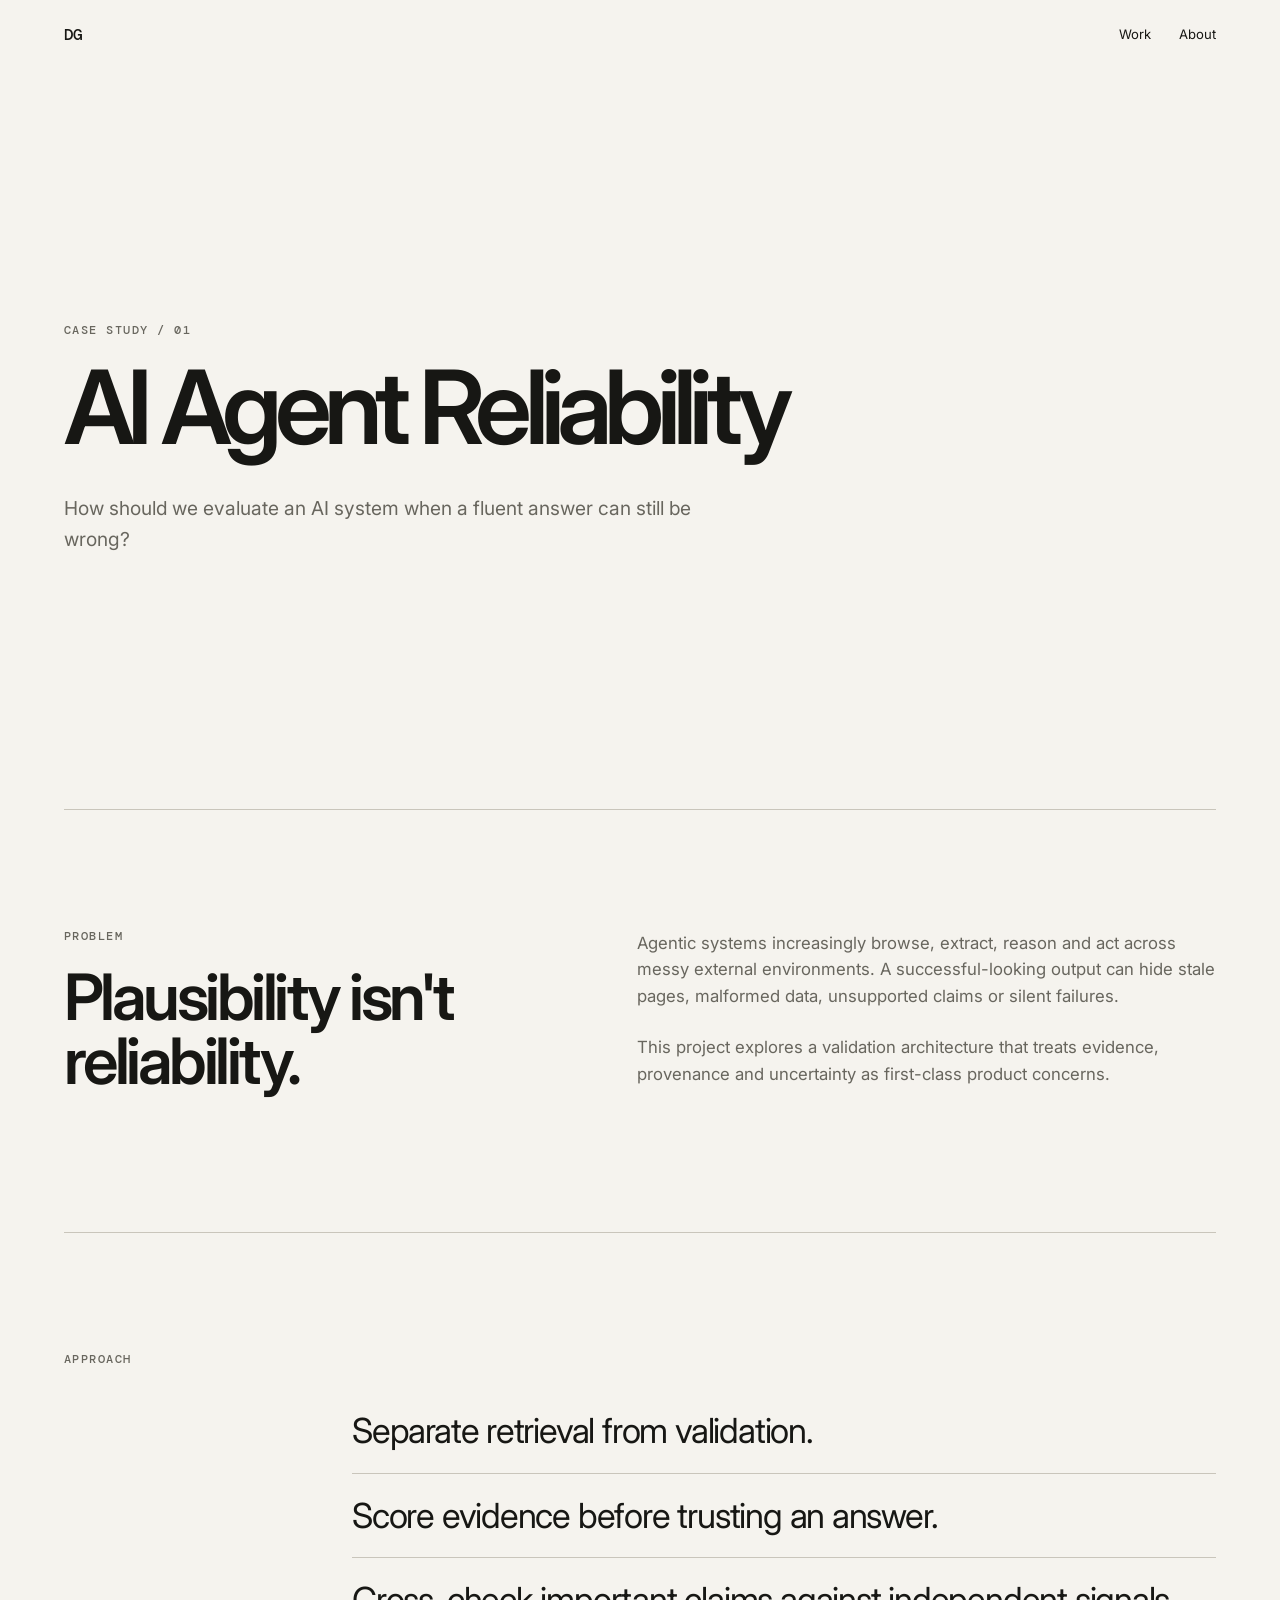
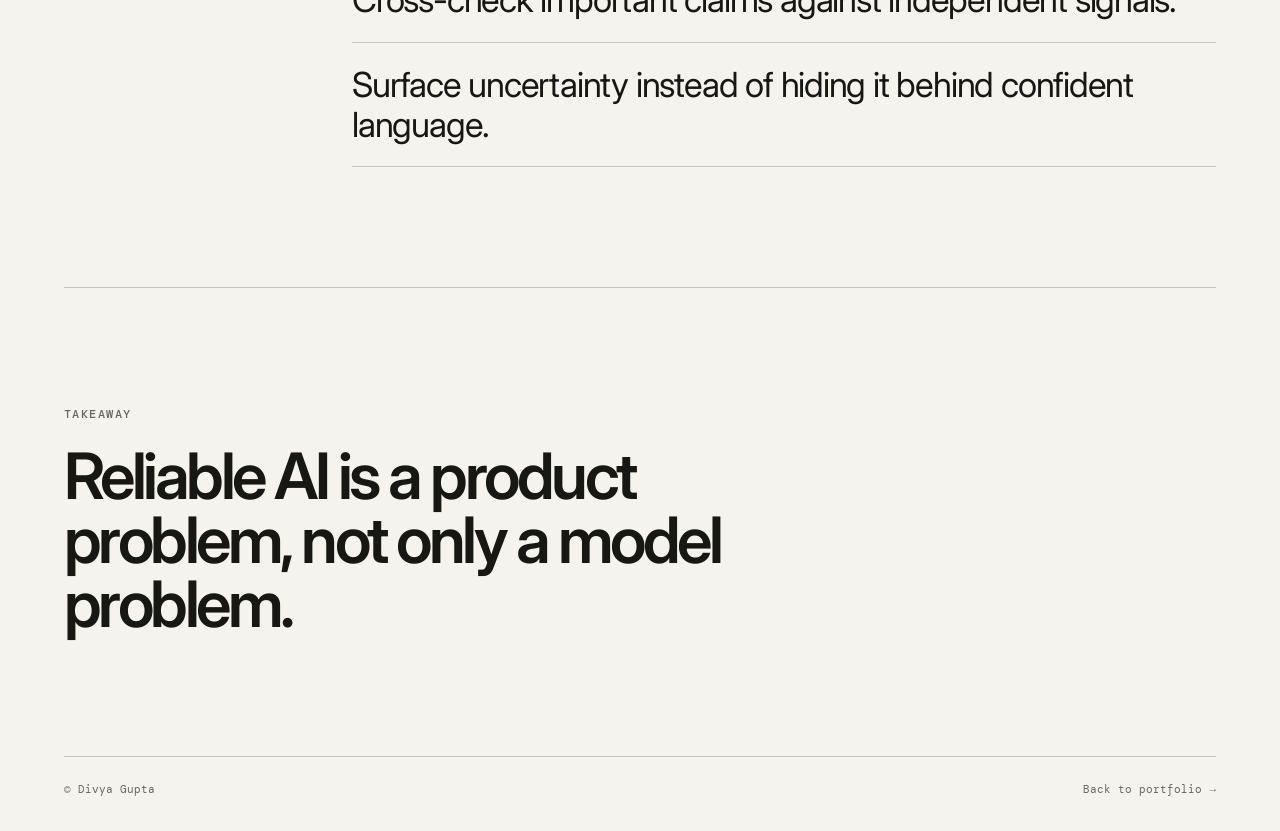
==== projects/agent-reliability.html @ abb74e02 "feat: add AI reliability case study" ====
<!doctype html><html lang="en"><head><meta charset="utf-8"><meta name="viewport" content="width=device-width, initial-scale=1"><title>AI Agent Reliability — Divya Gupta</title><link rel="stylesheet" href="../css/style.css"></head><body><header class="site-header"><a class="wordmark" href="../index.html">DG</a><nav><a href="../index.html#work">Work</a><a href="../index.html#about">About</a></nav></header><main><section class="section hero"><p class="eyebrow">CASE STUDY / 01</p><h1>AI Agent Reliability</h1><p class="hero-copy">How should we evaluate an AI system when a fluent answer can still be wrong?</p></section><section class="section split-section"><div><p class="eyebrow">PROBLEM</p><h2>Plausibility isn't reliability.</h2></div><div class="body-copy"><p>Agentic systems increasingly browse, extract, reason and act across messy external environments. A successful-looking output can hide stale pages, malformed data, unsupported claims or silent failures.</p><p>This project explores a validation architecture that treats evidence, provenance and uncertainty as first-class product concerns.</p></div></section><section class="section research-section"><p class="eyebrow">APPROACH</p><div class="research-list"><p>Separate retrieval from validation.</p><p>Score evidence before trusting an answer.</p><p>Cross-check important claims against independent signals.</p><p>Surface uncertainty instead of hiding it behind confident language.</p></div></section><section class="section contact"><p class="eyebrow">TAKEAWAY</p><h2>Reliable AI is a product problem, not only a model problem.</h2></section></main><footer class="site-footer"><span>© Divya Gupta</span><a href="../index.html">Back to portfolio →</a></footer></body></html>
---- css/style.css ----
@import url('https://fonts.googleapis.com/css2?family=DM+Mono:wght@400;500&family=Inter:wght@400;500;600;700&display=swap');

:root {
  --bg: #f5f3ee;
  --surface: #ebe8e0;
  --text: #171714;
  --muted: #68665e;
  --line: #c9c5bb;
  --accent: #171714;
  --max: 1180px;
}

* { box-sizing: border-box; }
html { scroll-behavior: smooth; }
body { margin: 0; background: var(--bg); color: var(--text); font-family: Inter, system-ui, sans-serif; line-height: 1.6; }
a { color: inherit; text-decoration: none; }

.site-header { position: sticky; top: 0; z-index: 10; display: flex; justify-content: space-between; align-items: center; width: 100%; padding: 22px 5vw; background: color-mix(in srgb, var(--bg) 90%, transparent); backdrop-filter: blur(14px); border-bottom: 1px solid transparent; }
.wordmark { font-family: 'DM Mono', monospace; font-weight: 500; letter-spacing: -.08em; }
nav { display: flex; gap: 28px; font-size: .82rem; }
nav a, .contact-links a { position: relative; }
nav a::after, .contact-links a::after { content: ''; position: absolute; left: 0; right: 0; bottom: -4px; height: 1px; background: currentColor; transform: scaleX(0); transform-origin: right; transition: transform .25s ease; }
nav a:hover::after, .contact-links a:hover::after { transform: scaleX(1); transform-origin: left; }

.section { width: min(var(--max), 90vw); margin: 0 auto; padding: 120px 0; }
.hero { min-height: 82vh; display: flex; flex-direction: column; justify-content: center; align-items: flex-start; }
.eyebrow { margin: 0 0 22px; font: 500 .72rem/1.2 'DM Mono', monospace; letter-spacing: .13em; color: var(--muted); }
h1 { max-width: 980px; margin: 0; font-size: clamp(3.5rem, 8vw, 7.8rem); line-height: .93; letter-spacing: -.075em; font-weight: 600; }
.hero-copy { max-width: 650px; margin: 38px 0 0; font-size: clamp(1rem, 1.5vw, 1.25rem); color: var(--muted); }
.hero-actions { display: flex; gap: 12px; margin-top: 34px; }
.button { display: inline-block; padding: 12px 18px; border: 1px solid var(--text); font-size: .82rem; transition: all .2s ease; }
.button.primary { background: var(--text); color: var(--bg); }
.button:hover { transform: translateY(-2px); }
.button.secondary:hover { background: var(--surface); }

.section-heading { display: grid; grid-template-columns: 1fr 2fr; gap: 30px; margin-bottom: 48px; }
h2 { margin: 0; font-size: clamp(2.3rem, 5vw, 4.8rem); line-height: 1; letter-spacing: -.055em; font-weight: 600; }
.project-grid { display: grid; grid-template-columns: repeat(2, 1fr); border-top: 1px solid var(--line); border-left: 1px solid var(--line); }
.project-card { min-height: 360px; padding: 30px; border-right: 1px solid var(--line); border-bottom: 1px solid var(--line); display: flex; flex-direction: column; transition: background .25s ease, transform .25s ease; }
.project-card:hover { background: var(--surface); transform: translateY(-3px); }
.project-number { font: .72rem 'DM Mono', monospace; color: var(--muted); }
.project-card h3 { margin: auto 0 12px; font-size: 1.7rem; letter-spacing: -.035em; }
.project-card p { max-width: 500px; margin: 0 0 28px; color: var(--muted); }
.card-link { font: .75rem 'DM Mono', monospace; }

.split-section { display: grid; grid-template-columns: 1fr 1.3fr; gap: 10vw; border-top: 1px solid var(--line); }
.body-copy { color: var(--muted); font-size: 1.05rem; }
.body-copy p { margin-top: 0; margin-bottom: 24px; }
.research-section { border-top: 1px solid var(--line); }
.research-list { margin-left: 25%; }
.research-list p { margin: 0; padding: 22px 0; border-bottom: 1px solid var(--line); font-size: clamp(1.4rem, 2.7vw, 2.5rem); line-height: 1.15; letter-spacing: -.035em; }
.contact { border-top: 1px solid var(--line); }
.contact h2 { max-width: 800px; }
.contact > p:not(.eyebrow) { color: var(--muted); }
.contact-links { display: flex; gap: 28px; margin-top: 32px; font-family: 'DM Mono', monospace; font-size: .8rem; }
.site-footer { width: 90vw; max-width: var(--max); margin: 0 auto; padding: 25px 0 35px; border-top: 1px solid var(--line); display: flex; justify-content: space-between; gap: 20px; font: .68rem 'DM Mono', monospace; color: var(--muted); }

@media (max-width: 760px) {
  .site-header { padding: 18px 5vw; }
  nav { gap: 14px; }
  nav a:nth-child(3) { display: none; }
  .section { padding: 80px 0; }
  .hero { min-height: 78vh; }
  h1 { font-size: clamp(3.1rem, 15vw, 5.5rem); }
  .section-heading, .split-section { grid-template-columns: 1fr; gap: 25px; }
  .project-grid { grid-template-columns: 1fr; }
  .project-card { min-height: 300px; }
  .research-list { margin-left: 0; }
  .site-footer { flex-direction: column; }
}
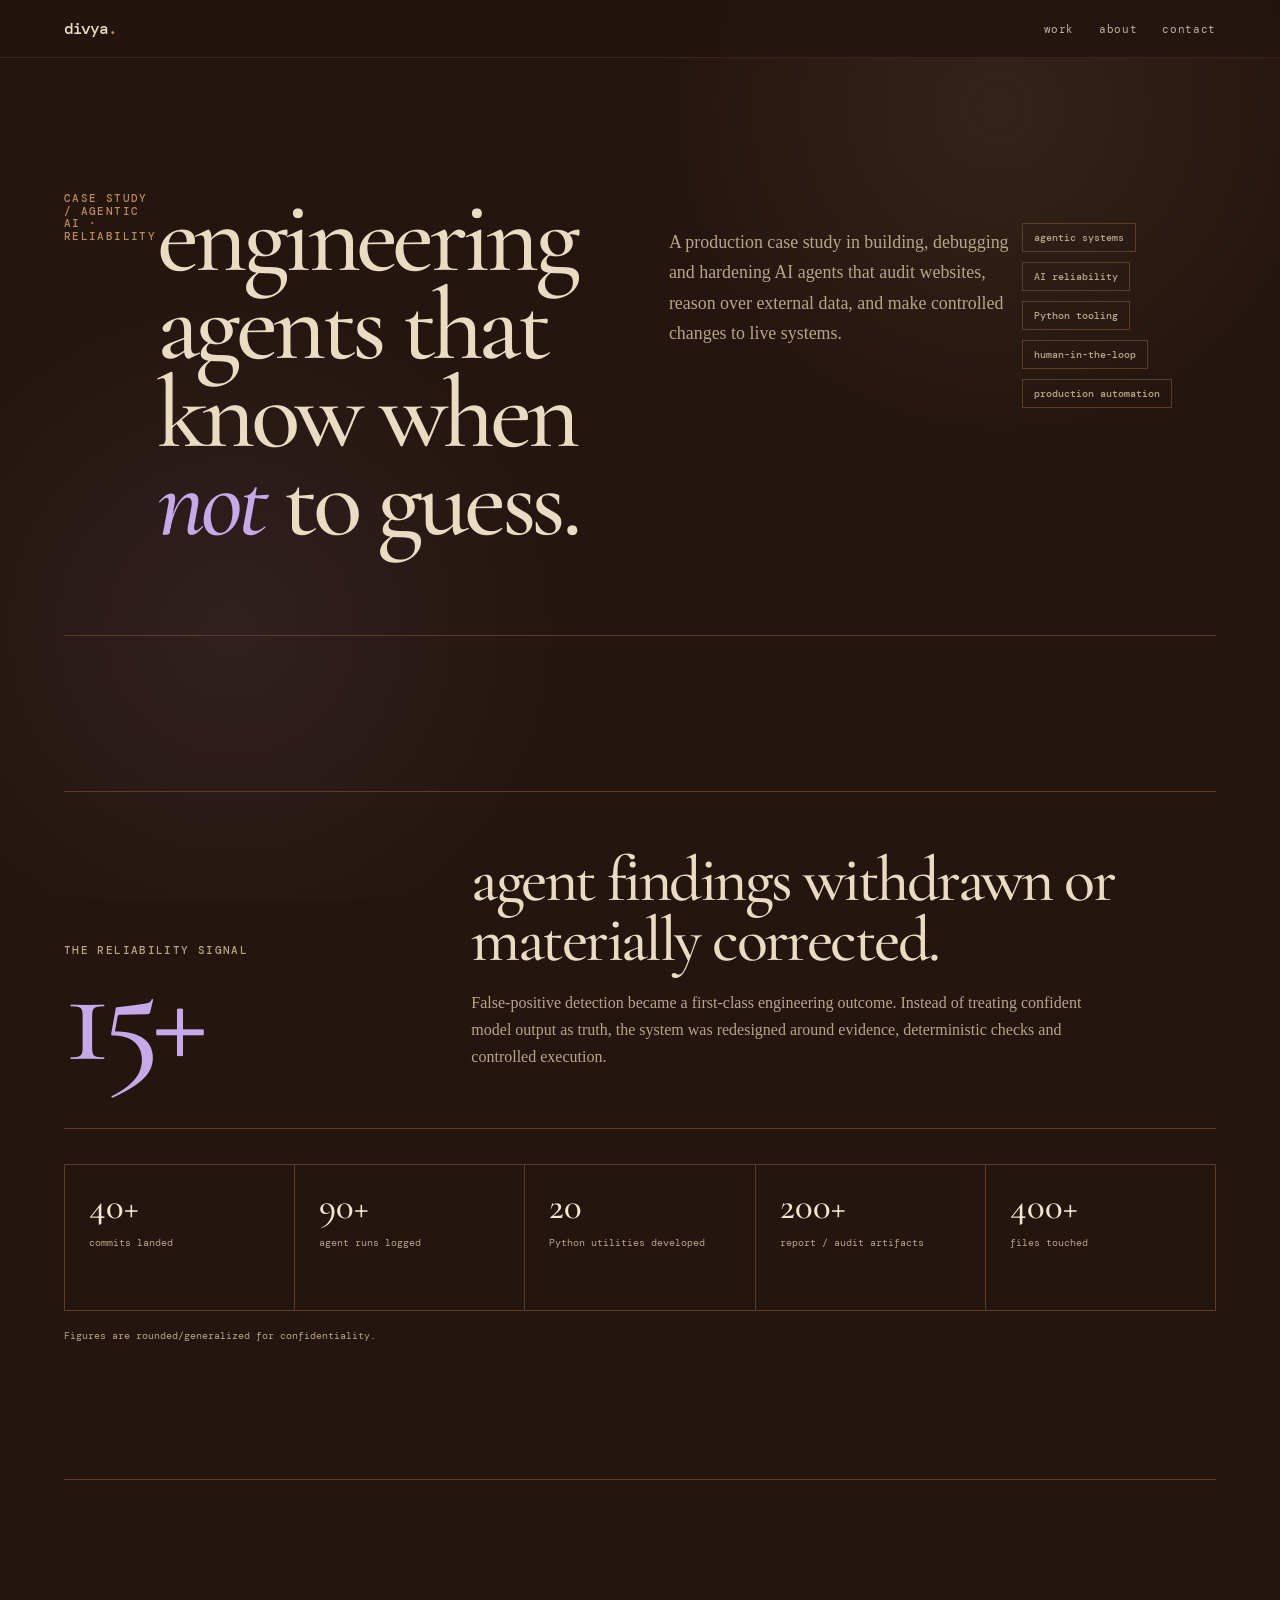
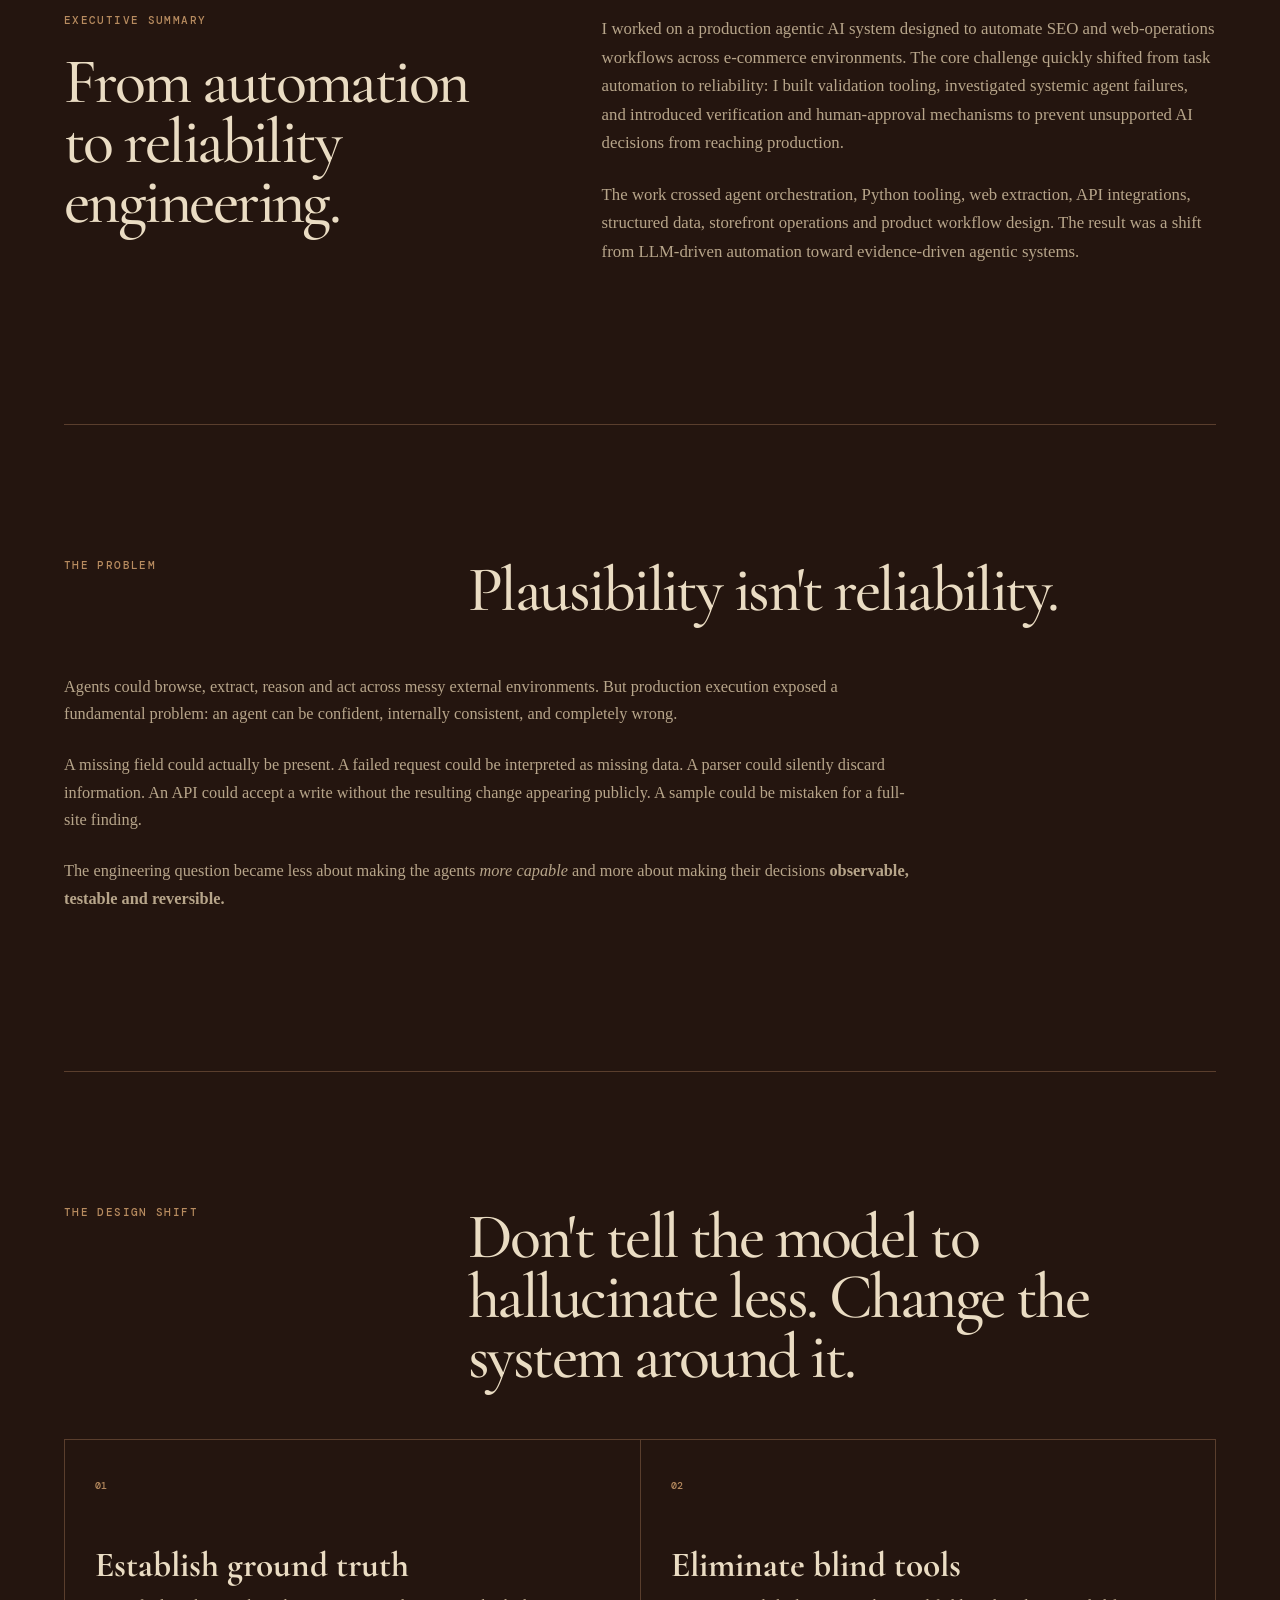
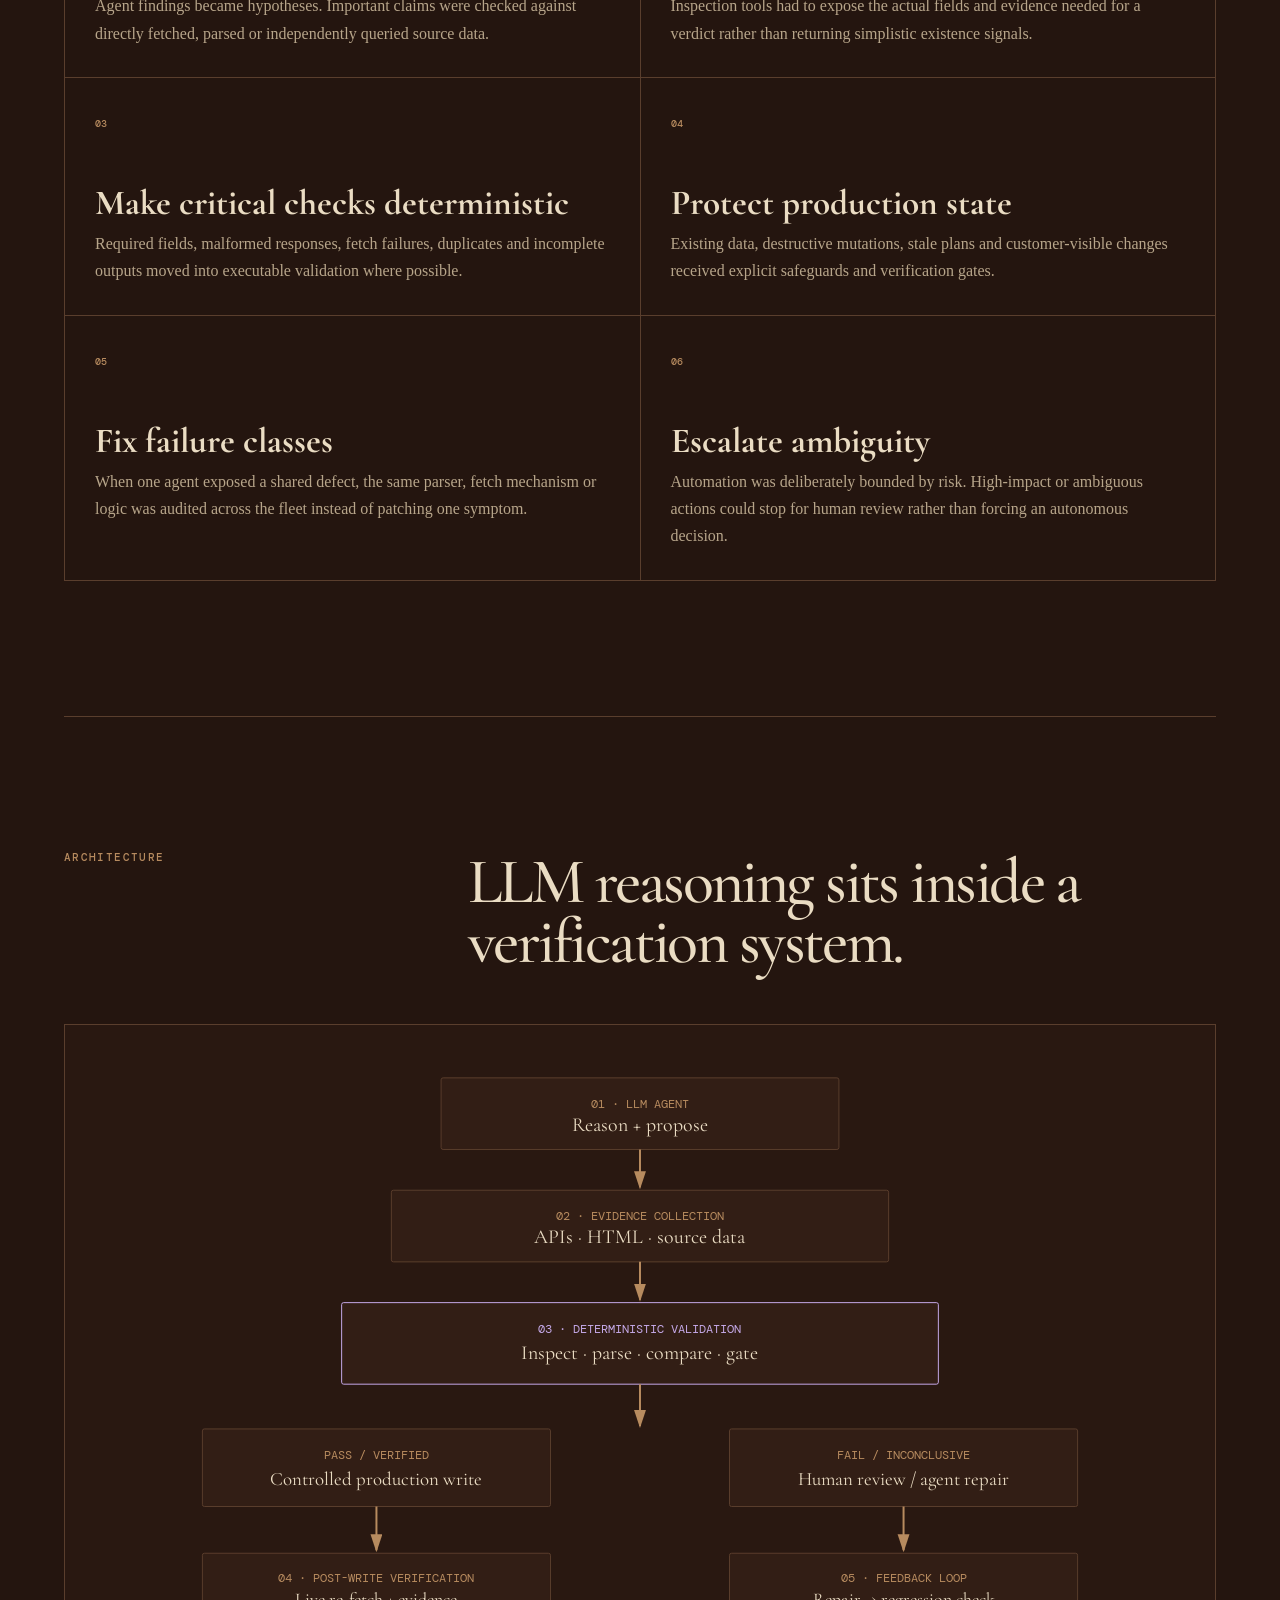
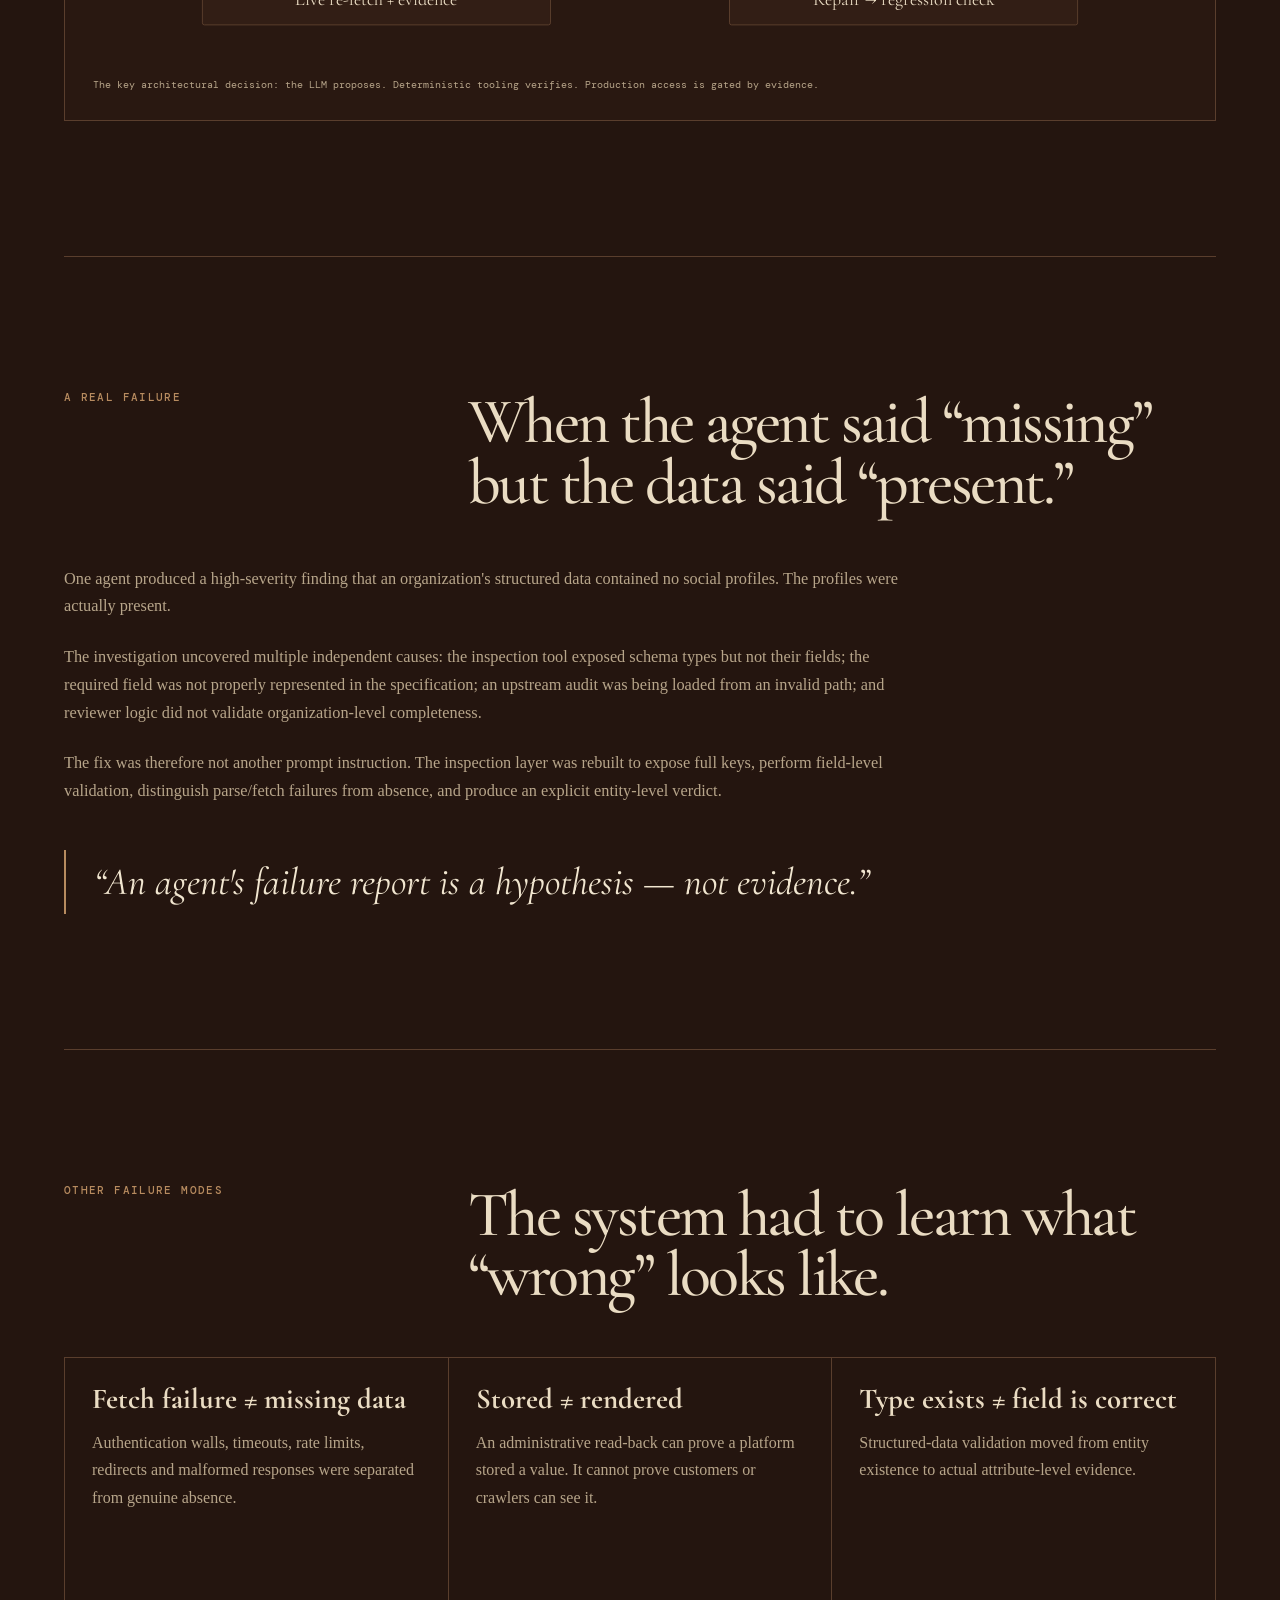
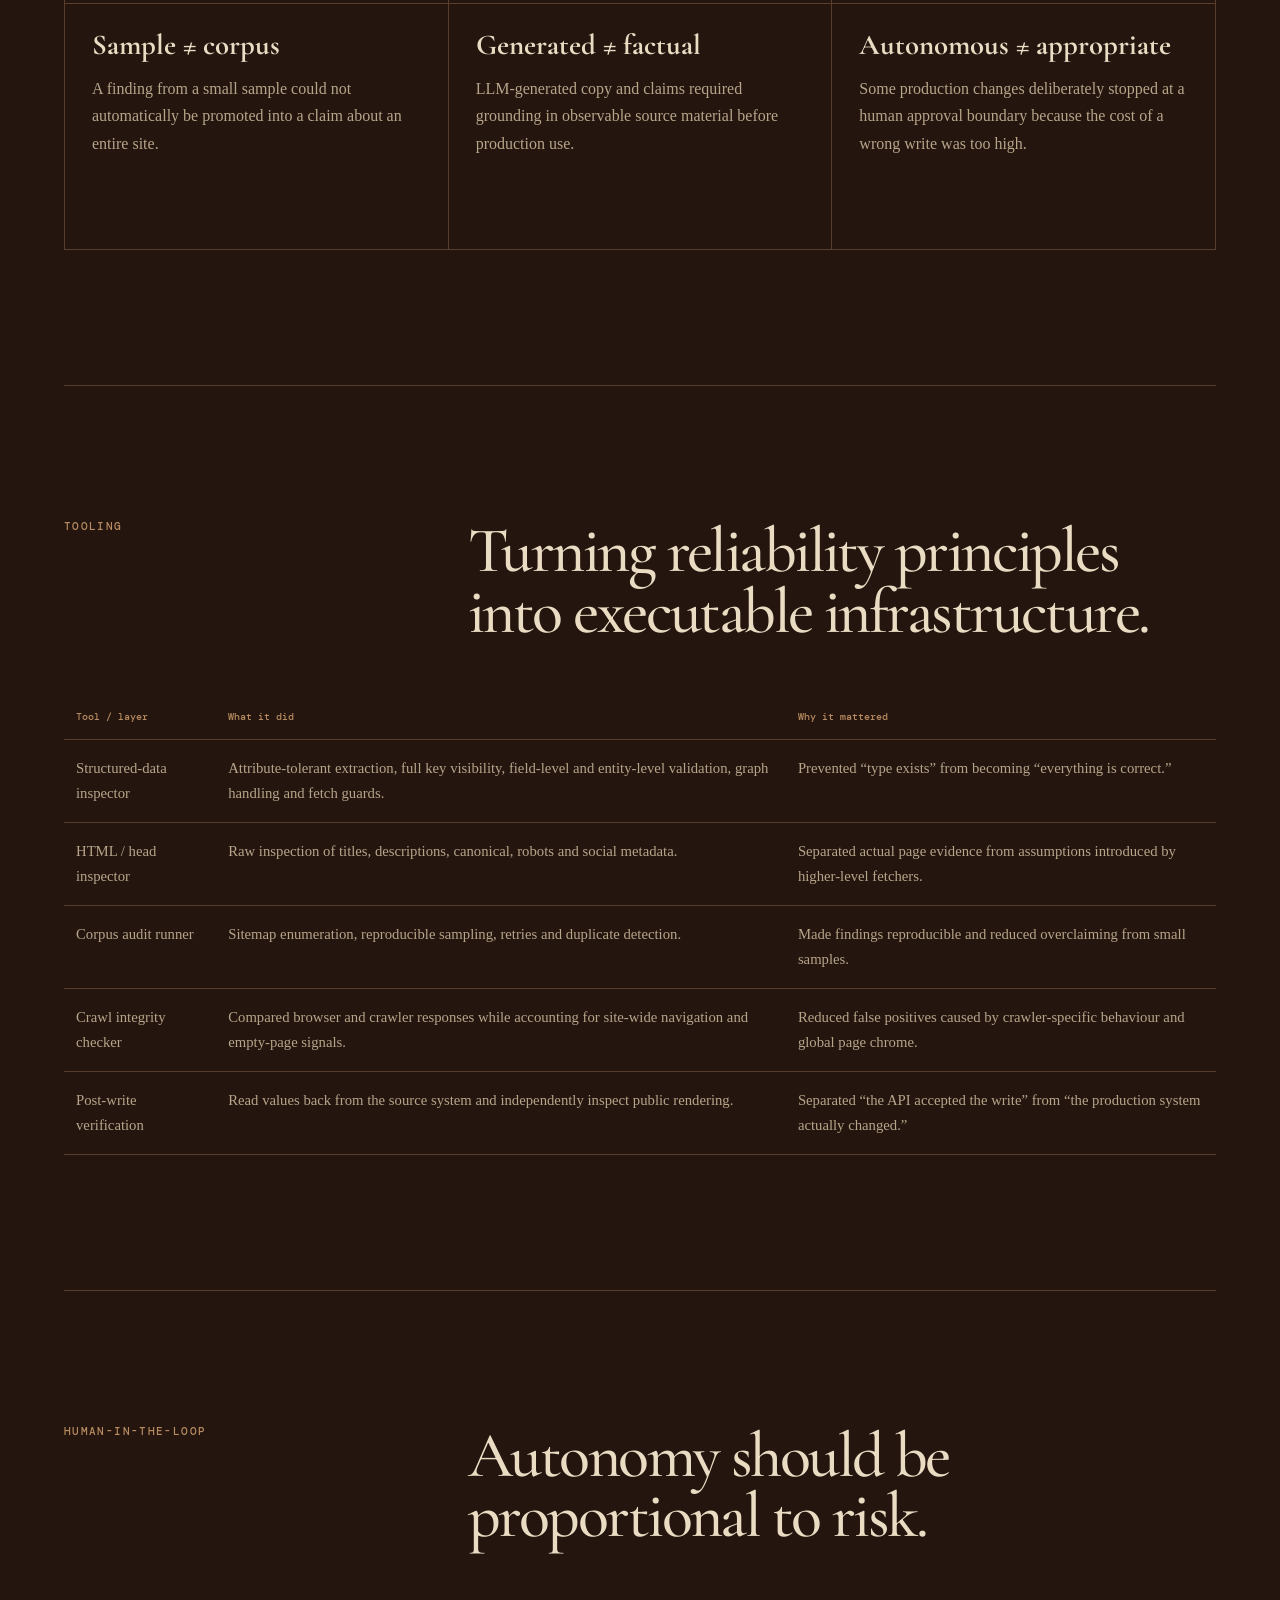
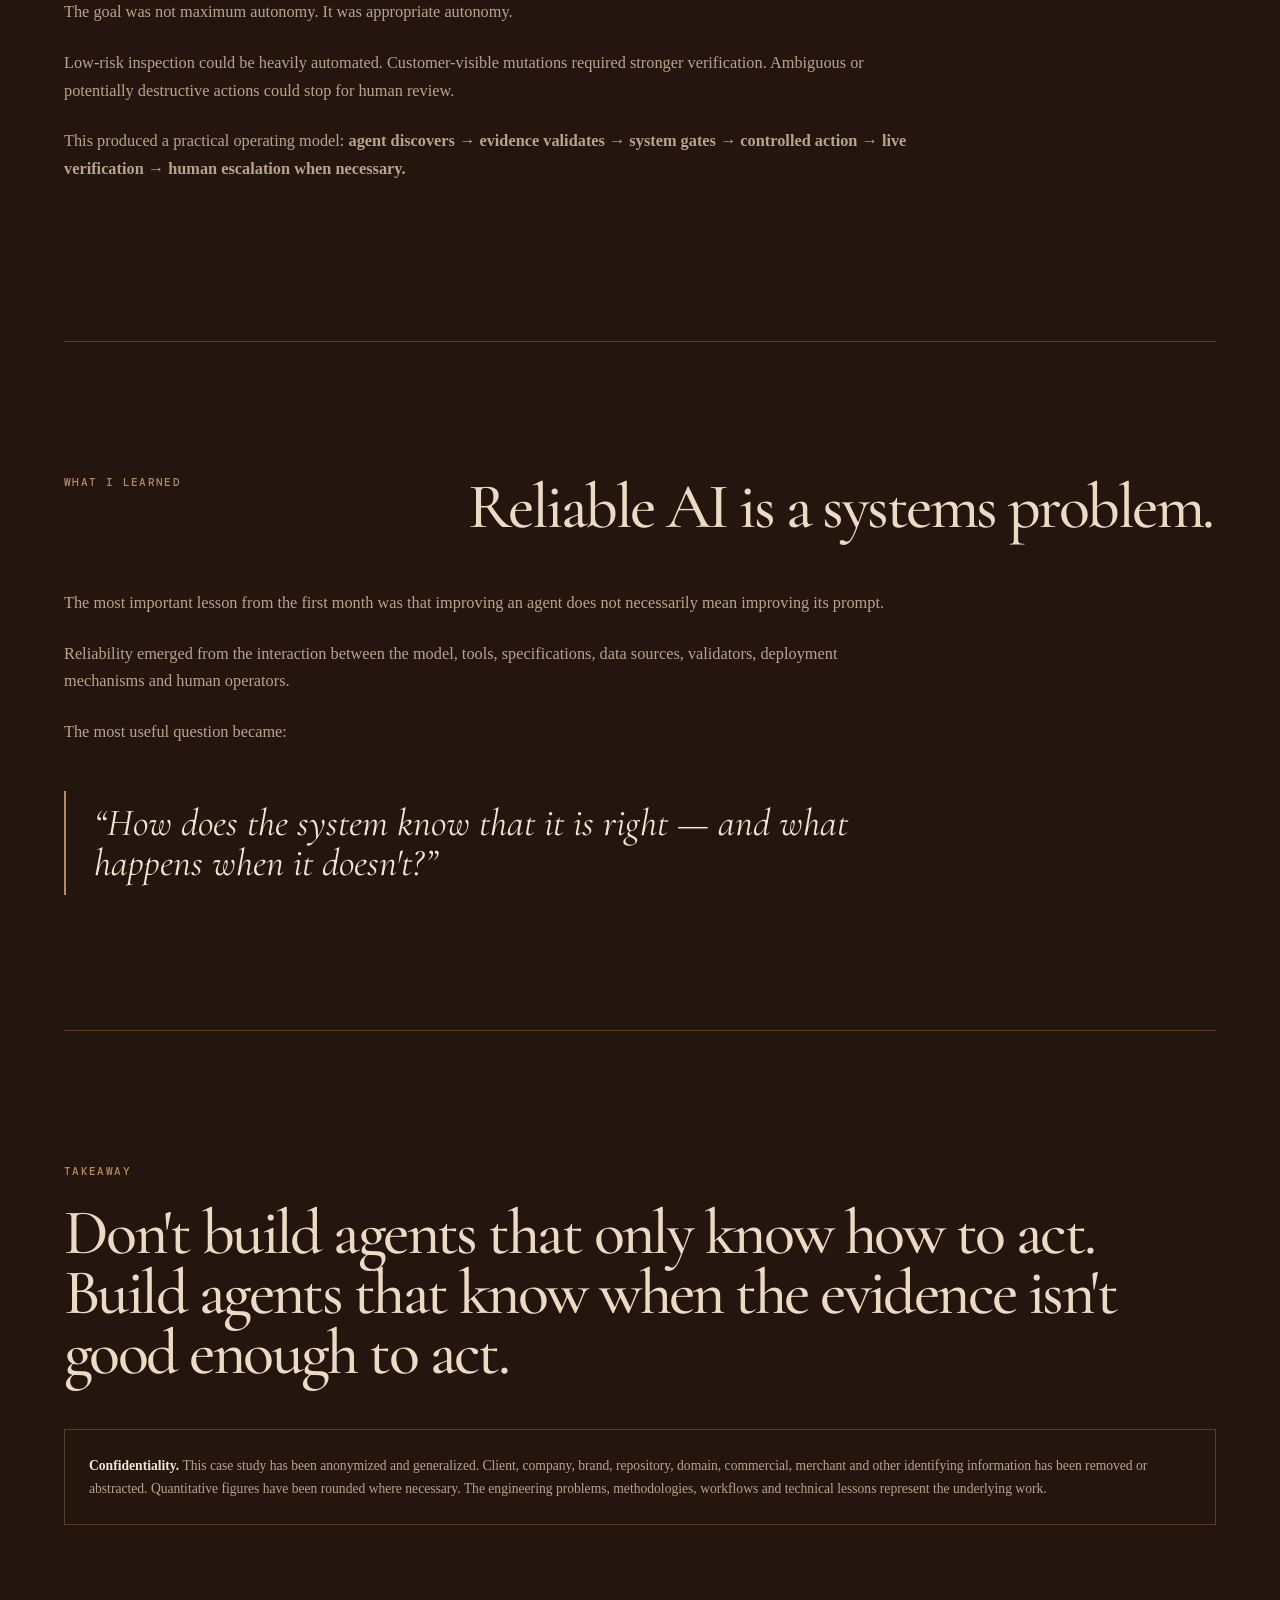
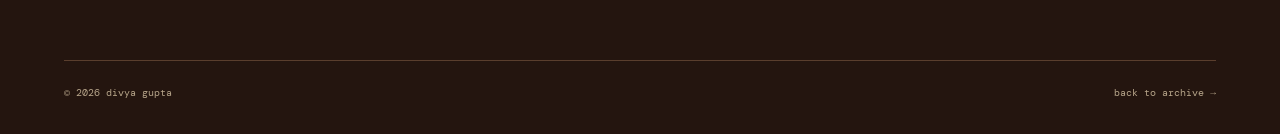
==== commit 1d10ec70: "Add anonymized agent reliability case study" ====
--- a/projects/agent-reliability.html
+++ b/projects/agent-reliability.html
@@ -1 +1,31 @@
-<!doctype html><html lang="en"><head><meta charset="utf-8"><meta name="viewport" content="width=device-width, initial-scale=1"><title>AI Agent Reliability — Divya Gupta</title><link rel="stylesheet" href="../css/style.css"></head><body><header class="site-header"><a class="wordmark" href="../index.html">DG</a><nav><a href="../index.html#work">Work</a><a href="../index.html#about">About</a></nav></header><main><section class="section hero"><p class="eyebrow">CASE STUDY / 01</p><h1>AI Agent Reliability</h1><p class="hero-copy">How should we evaluate an AI system when a fluent answer can still be wrong?</p></section><section class="section split-section"><div><p class="eyebrow">PROBLEM</p><h2>Plausibility isn't reliability.</h2></div><div class="body-copy"><p>Agentic systems increasingly browse, extract, reason and act across messy external environments. A successful-looking output can hide stale pages, malformed data, unsupported claims or silent failures.</p><p>This project explores a validation architecture that treats evidence, provenance and uncertainty as first-class product concerns.</p></div></section><section class="section research-section"><p class="eyebrow">APPROACH</p><div class="research-list"><p>Separate retrieval from validation.</p><p>Score evidence before trusting an answer.</p><p>Cross-check important claims against independent signals.</p><p>Surface uncertainty instead of hiding it behind confident language.</p></div></section><section class="section contact"><p class="eyebrow">TAKEAWAY</p><h2>Reliable AI is a product problem, not only a model problem.</h2></section></main><footer class="site-footer"><span>© Divya Gupta</span><a href="../index.html">Back to portfolio →</a></footer></body></html>
+<!doctype html>
+<html lang="en">
+<head>
+<meta charset="utf-8"><meta name="viewport" content="width=device-width, initial-scale=1">
+<meta name="description" content="A case study in building reliable agentic AI systems through evidence, deterministic validation, controlled execution and human oversight.">
+<title>Engineering Reliable Agentic AI Systems — Divya Gupta</title>
+<link rel="stylesheet" href="../css/style.css">
+<style>
+.case-hero{min-height:auto;padding-bottom:90px}.case-hero h1{max-width:900px}.case-kicker{max-width:720px;margin-top:34px;color:var(--muted);font-size:1.12rem}.case-meta{display:flex;flex-wrap:wrap;gap:10px;margin-top:30px}.tag{border:1px solid var(--line);padding:7px 11px;font:500 .6rem 'DM Mono',monospace;color:var(--muted)}.value-callout{border-top:1px solid var(--line);border-bottom:1px solid var(--line);padding:58px 0;margin-top:20px;display:grid;grid-template-columns:1fr 2fr;gap:35px;align-items:end}.value-callout .big-number{font:500 clamp(5rem,11vw,10rem)/.8 'Cormorant Garamond',serif;color:var(--accent2);letter-spacing:-.06em}.value-callout h2{font-size:clamp(2.5rem,5vw,4.7rem)}.value-callout p{color:var(--muted);max-width:650px;margin:18px 0 0}.metric-grid{display:grid;grid-template-columns:repeat(5,1fr);gap:1px;background:var(--line);border:1px solid var(--line);margin-top:35px}.metric{padding:24px;background:var(--bg);min-height:145px}.metric strong{display:block;font:500 2.3rem/1 'Cormorant Garamond',serif;color:var(--cream)}.metric span{display:block;margin-top:10px;color:var(--muted);font:.6rem/1.4 'DM Mono',monospace}.section-rule{border-top:1px solid var(--line)}.split-section{display:grid;grid-template-columns:1fr 1.5fr;gap:10vw}.split-section .body-copy{font-size:1.05rem}.principles{display:grid;grid-template-columns:repeat(2,1fr);gap:1px;background:var(--line);border:1px solid var(--line);margin-top:45px}.principle{background:var(--bg);padding:30px;min-height:230px}.principle .num{font:500 .62rem 'DM Mono',monospace;color:var(--accent)}.principle h3{font-size:2.2rem;margin:50px 0 10px;line-height:1}.principle p{margin:0;color:var(--muted)}.architecture-wrap{margin-top:45px;border:1px solid var(--line);background:rgba(50,30,21,.45);padding:28px;overflow:hidden}.architecture{width:100%;height:auto;display:block}.architecture text{font-family:'DM Mono',monospace}.architecture .serif{font-family:'Cormorant Garamond',Georgia,serif}.flow-note{font:.62rem/1.5 'DM Mono',monospace;color:var(--muted);margin:18px 0 0}.failure-grid{display:grid;grid-template-columns:repeat(3,1fr);gap:1px;background:var(--line);border:1px solid var(--line);margin-top:45px}.failure{background:var(--bg);padding:27px;min-height:245px}.failure h3{font-size:1.8rem;line-height:1;margin:0 0 15px}.failure p{color:var(--muted);margin:0}.evidence-table{width:100%;border-collapse:collapse;margin-top:40px;font-size:.92rem}.evidence-table th,.evidence-table td{padding:16px 12px;border-bottom:1px solid var(--line);text-align:left;vertical-align:top}.evidence-table th{font:500 .6rem 'DM Mono',monospace;color:var(--accent)}.evidence-table td{color:var(--muted)}.quote-block{border-left:2px solid var(--accent);padding:12px 0 12px 28px;margin-top:45px}.quote-block p{font:italic 2.4rem/1.05 'Cormorant Garamond',serif;color:var(--cream);margin:0;max-width:800px}.confidential{border:1px solid var(--line);padding:24px;margin-top:45px;color:var(--muted);font-size:.85rem}.confidential strong{color:var(--cream)}@media(max-width:900px){.metric-grid{grid-template-columns:repeat(3,1fr)}.value-callout,.split-section{grid-template-columns:1fr;gap:25px}.failure-grid{grid-template-columns:1fr}.architecture-wrap{padding:12px}}@media(max-width:600px){.metric-grid,.principles{grid-template-columns:1fr}.metric{min-height:auto}.value-callout .big-number{font-size:6rem}.quote-block p{font-size:2rem}.evidence-table{font-size:.8rem}.evidence-table th:nth-child(3),.evidence-table td:nth-child(3){display:none}}
+</style>
+</head>
+<body>
+<header class="site-header"><a class="wordmark" href="../index.html">divya<span>.</span></a><nav><a href="../index.html#work">work</a><a href="../index.html#about">about</a><a href="../index.html#contact">contact</a></nav></header>
+<main>
+<section class="section hero case-hero"><p class="eyebrow">CASE STUDY / AGENTIC AI · RELIABILITY</p><h1>engineering agents that know when <em>not</em> to guess.</h1><p class="case-kicker">A production case study in building, debugging and hardening AI agents that audit websites, reason over external data, and make controlled changes to live systems.</p><div class="case-meta"><span class="tag">agentic systems</span><span class="tag">AI reliability</span><span class="tag">Python tooling</span><span class="tag">human-in-the-loop</span><span class="tag">production automation</span></div></section>
+<section class="section value-section section-rule"><div class="value-callout"><div><p class="eyebrow">THE RELIABILITY SIGNAL</p><div class="big-number">15+</div></div><div><h2>agent findings withdrawn or materially corrected.</h2><p>False-positive detection became a first-class engineering outcome. Instead of treating confident model output as truth, the system was redesigned around evidence, deterministic checks and controlled execution.</p></div></div><div class="metric-grid"><div class="metric"><strong>40+</strong><span>commits landed</span></div><div class="metric"><strong>90+</strong><span>agent runs logged</span></div><div class="metric"><strong>20</strong><span>Python utilities developed</span></div><div class="metric"><strong>200+</strong><span>report / audit artifacts</span></div><div class="metric"><strong>400+</strong><span>files touched</span></div></div><p class="flow-note">Figures are rounded/generalized for confidentiality.</p></section>
+<section class="section split-section section-rule"><div><p class="eyebrow">EXECUTIVE SUMMARY</p><h2>From automation to reliability engineering.</h2></div><div class="body-copy"><p>I worked on a production agentic AI system designed to automate SEO and web-operations workflows across e-commerce environments. The core challenge quickly shifted from task automation to reliability: I built validation tooling, investigated systemic agent failures, and introduced verification and human-approval mechanisms to prevent unsupported AI decisions from reaching production.</p><p>The work crossed agent orchestration, Python tooling, web extraction, API integrations, structured data, storefront operations and product workflow design. The result was a shift from LLM-driven automation toward evidence-driven agentic systems.</p></div></section>
+<section class="section section-rule"><div class="section-heading"><p class="eyebrow">THE PROBLEM</p><h2>Plausibility isn't reliability.</h2></div><div class="body-copy" style="max-width:850px"><p>Agents could browse, extract, reason and act across messy external environments. But production execution exposed a fundamental problem: an agent can be confident, internally consistent, and completely wrong.</p><p>A missing field could actually be present. A failed request could be interpreted as missing data. A parser could silently discard information. An API could accept a write without the resulting change appearing publicly. A sample could be mistaken for a full-site finding.</p><p>The engineering question became less about making the agents <em>more capable</em> and more about making their decisions <strong>observable, testable and reversible.</strong></p></div></section>
+<section class="section section-rule"><div class="section-heading"><p class="eyebrow">THE DESIGN SHIFT</p><h2>Don't tell the model to hallucinate less. Change the system around it.</h2></div><div class="principles"><div class="principle"><span class="num">01</span><h3>Establish ground truth</h3><p>Agent findings became hypotheses. Important claims were checked against directly fetched, parsed or independently queried source data.</p></div><div class="principle"><span class="num">02</span><h3>Eliminate blind tools</h3><p>Inspection tools had to expose the actual fields and evidence needed for a verdict rather than returning simplistic existence signals.</p></div><div class="principle"><span class="num">03</span><h3>Make critical checks deterministic</h3><p>Required fields, malformed responses, fetch failures, duplicates and incomplete outputs moved into executable validation where possible.</p></div><div class="principle"><span class="num">04</span><h3>Protect production state</h3><p>Existing data, destructive mutations, stale plans and customer-visible changes received explicit safeguards and verification gates.</p></div><div class="principle"><span class="num">05</span><h3>Fix failure classes</h3><p>When one agent exposed a shared defect, the same parser, fetch mechanism or logic was audited across the fleet instead of patching one symptom.</p></div><div class="principle"><span class="num">06</span><h3>Escalate ambiguity</h3><p>Automation was deliberately bounded by risk. High-impact or ambiguous actions could stop for human review rather than forcing an autonomous decision.</p></div></div></section>
+<section class="section section-rule"><div class="section-heading"><p class="eyebrow">ARCHITECTURE</p><h2>LLM reasoning sits inside a verification system.</h2></div><div class="architecture-wrap"><svg class="architecture" viewBox="0 0 1100 610" role="img" aria-label="Agent reliability architecture"><defs><marker id="arrow" markerWidth="10" markerHeight="10" refX="8" refY="3" orient="auto"><path d="M0,0 L0,6 L9,3 z" fill="#b78b5f"/></marker></defs><rect x="350" y="25" width="400" height="72" rx="2" fill="#321e15" stroke="#5a3e2d"/><text x="550" y="55" text-anchor="middle" fill="#b78b5f" font-size="12">01 · LLM AGENT</text><text x="550" y="78" text-anchor="middle" fill="#eadcc3" font-size="20" class="serif">Reason + propose</text><line x1="550" y1="97" x2="550" y2="135" stroke="#b78b5f" stroke-width="2" marker-end="url(#arrow)"/><rect x="300" y="138" width="500" height="72" rx="2" fill="#321e15" stroke="#5a3e2d"/><text x="550" y="168" text-anchor="middle" fill="#b78b5f" font-size="12">02 · EVIDENCE COLLECTION</text><text x="550" y="191" text-anchor="middle" fill="#eadcc3" font-size="20" class="serif">APIs · HTML · source data</text><line x1="550" y1="210" x2="550" y2="248" stroke="#b78b5f" stroke-width="2" marker-end="url(#arrow)"/><rect x="250" y="251" width="600" height="82" rx="2" fill="#321e15" stroke="#c5a9e8"/><text x="550" y="282" text-anchor="middle" fill="#c5a9e8" font-size="12">03 · DETERMINISTIC VALIDATION</text><text x="550" y="308" text-anchor="middle" fill="#eadcc3" font-size="20" class="serif">Inspect · parse · compare · gate</text><line x1="550" y1="333" x2="550" y2="375" stroke="#b78b5f" stroke-width="2" marker-end="url(#arrow)"/><rect x="110" y="378" width="350" height="78" rx="2" fill="#321e15" stroke="#5a3e2d"/><text x="285" y="408" text-anchor="middle" fill="#b78b5f" font-size="12">PASS / VERIFIED</text><text x="285" y="434" text-anchor="middle" fill="#eadcc3" font-size="19" class="serif">Controlled production write</text><rect x="640" y="378" width="350" height="78" rx="2" fill="#321e15" stroke="#5a3e2d"/><text x="815" y="408" text-anchor="middle" fill="#b78b5f" font-size="12">FAIL / INCONCLUSIVE</text><text x="815" y="434" text-anchor="middle" fill="#eadcc3" font-size="19" class="serif">Human review / agent repair</text><line x1="285" y1="456" x2="285" y2="500" stroke="#b78b5f" stroke-width="2" marker-end="url(#arrow)"/><rect x="110" y="503" width="350" height="72" rx="2" fill="#321e15" stroke="#5a3e2d"/><text x="285" y="532" text-anchor="middle" fill="#b78b5f" font-size="12">04 · POST-WRITE VERIFICATION</text><text x="285" y="555" text-anchor="middle" fill="#eadcc3" font-size="18" class="serif">Live re-fetch + evidence</text><line x1="815" y1="456" x2="815" y2="500" stroke="#b78b5f" stroke-width="2" marker-end="url(#arrow)"/><rect x="640" y="503" width="350" height="72" rx="2" fill="#321e15" stroke="#5a3e2d"/><text x="815" y="532" text-anchor="middle" fill="#b78b5f" font-size="12">05 · FEEDBACK LOOP</text><text x="815" y="555" text-anchor="middle" fill="#eadcc3" font-size="18" class="serif">Repair → regression check</text></svg><p class="flow-note">The key architectural decision: the LLM proposes. Deterministic tooling verifies. Production access is gated by evidence.</p></div></section>
+<section class="section section-rule"><div class="section-heading"><p class="eyebrow">A REAL FAILURE</p><h2>When the agent said “missing” but the data said “present.”</h2></div><div class="body-copy" style="max-width:850px"><p>One agent produced a high-severity finding that an organization's structured data contained no social profiles. The profiles were actually present.</p><p>The investigation uncovered multiple independent causes: the inspection tool exposed schema types but not their fields; the required field was not properly represented in the specification; an upstream audit was being loaded from an invalid path; and reviewer logic did not validate organization-level completeness.</p><p>The fix was therefore not another prompt instruction. The inspection layer was rebuilt to expose full keys, perform field-level validation, distinguish parse/fetch failures from absence, and produce an explicit entity-level verdict.</p></div><div class="quote-block"><p>“An agent's failure report is a hypothesis — not evidence.”</p></div></section>
+<section class="section section-rule"><div class="section-heading"><p class="eyebrow">OTHER FAILURE MODES</p><h2>The system had to learn what “wrong” looks like.</h2></div><div class="failure-grid"><div class="failure"><h3>Fetch failure ≠ missing data</h3><p>Authentication walls, timeouts, rate limits, redirects and malformed responses were separated from genuine absence.</p></div><div class="failure"><h3>Stored ≠ rendered</h3><p>An administrative read-back can prove a platform stored a value. It cannot prove customers or crawlers can see it.</p></div><div class="failure"><h3>Type exists ≠ field is correct</h3><p>Structured-data validation moved from entity existence to actual attribute-level evidence.</p></div><div class="failure"><h3>Sample ≠ corpus</h3><p>A finding from a small sample could not automatically be promoted into a claim about an entire site.</p></div><div class="failure"><h3>Generated ≠ factual</h3><p>LLM-generated copy and claims required grounding in observable source material before production use.</p></div><div class="failure"><h3>Autonomous ≠ appropriate</h3><p>Some production changes deliberately stopped at a human approval boundary because the cost of a wrong write was too high.</p></div></div></section>
+<section class="section section-rule"><div class="section-heading"><p class="eyebrow">TOOLING</p><h2>Turning reliability principles into executable infrastructure.</h2></div><table class="evidence-table"><thead><tr><th>Tool / layer</th><th>What it did</th><th>Why it mattered</th></tr></thead><tbody><tr><td>Structured-data inspector</td><td>Attribute-tolerant extraction, full key visibility, field-level and entity-level validation, graph handling and fetch guards.</td><td>Prevented “type exists” from becoming “everything is correct.”</td></tr><tr><td>HTML / head inspector</td><td>Raw inspection of titles, descriptions, canonical, robots and social metadata.</td><td>Separated actual page evidence from assumptions introduced by higher-level fetchers.</td></tr><tr><td>Corpus audit runner</td><td>Sitemap enumeration, reproducible sampling, retries and duplicate detection.</td><td>Made findings reproducible and reduced overclaiming from small samples.</td></tr><tr><td>Crawl integrity checker</td><td>Compared browser and crawler responses while accounting for site-wide navigation and empty-page signals.</td><td>Reduced false positives caused by crawler-specific behaviour and global page chrome.</td></tr><tr><td>Post-write verification</td><td>Read values back from the source system and independently inspect public rendering.</td><td>Separated “the API accepted the write” from “the production system actually changed.”</td></tr></tbody></table></section>
+<section class="section section-rule"><div class="section-heading"><p class="eyebrow">HUMAN-IN-THE-LOOP</p><h2>Autonomy should be proportional to risk.</h2></div><div class="body-copy" style="max-width:850px"><p>The goal was not maximum autonomy. It was appropriate autonomy.</p><p>Low-risk inspection could be heavily automated. Customer-visible mutations required stronger verification. Ambiguous or potentially destructive actions could stop for human review.</p><p>This produced a practical operating model: <strong>agent discovers → evidence validates → system gates → controlled action → live verification → human escalation when necessary.</strong></p></div></section>
+<section class="section section-rule"><div class="section-heading"><p class="eyebrow">WHAT I LEARNED</p><h2>Reliable AI is a systems problem.</h2></div><div class="body-copy" style="max-width:850px"><p>The most important lesson from the first month was that improving an agent does not necessarily mean improving its prompt.</p><p>Reliability emerged from the interaction between the model, tools, specifications, data sources, validators, deployment mechanisms and human operators.</p><p>The most useful question became:</p></div><div class="quote-block"><p>“How does the system know that it is right — and what happens when it doesn't?”</p></div></section>
+<section class="section contact section-rule"><p class="eyebrow">TAKEAWAY</p><h2>Don't build agents that only know how to act. Build agents that know when the evidence isn't good enough to act.</h2><div class="confidential"><strong>Confidentiality.</strong> This case study has been anonymized and generalized. Client, company, brand, repository, domain, commercial, merchant and other identifying information has been removed or abstracted. Quantitative figures have been rounded where necessary. The engineering problems, methodologies, workflows and technical lessons represent the underlying work.</div></section>
+</main>
+<footer class="site-footer"><span>© <span id="year"></span> divya gupta</span><a href="../index.html">back to archive →</a></footer>
+<script>document.getElementById('year').textContent=new Date().getFullYear();</script>
+</body>
+</html>
--- a/css/style.css
+++ b/css/style.css
@@ -1,70 +1,2 @@
-@import url('https://fonts.googleapis.com/css2?family=DM+Mono:wght@400;500&family=Inter:wght@400;500;600;700&display=swap');
-
-:root {
-  --bg: #f5f3ee;
-  --surface: #ebe8e0;
-  --text: #171714;
-  --muted: #68665e;
-  --line: #c9c5bb;
-  --accent: #171714;
-  --max: 1180px;
-}
-
-* { box-sizing: border-box; }
-html { scroll-behavior: smooth; }
-body { margin: 0; background: var(--bg); color: var(--text); font-family: Inter, system-ui, sans-serif; line-height: 1.6; }
-a { color: inherit; text-decoration: none; }
-
-.site-header { position: sticky; top: 0; z-index: 10; display: flex; justify-content: space-between; align-items: center; width: 100%; padding: 22px 5vw; background: color-mix(in srgb, var(--bg) 90%, transparent); backdrop-filter: blur(14px); border-bottom: 1px solid transparent; }
-.wordmark { font-family: 'DM Mono', monospace; font-weight: 500; letter-spacing: -.08em; }
-nav { display: flex; gap: 28px; font-size: .82rem; }
-nav a, .contact-links a { position: relative; }
-nav a::after, .contact-links a::after { content: ''; position: absolute; left: 0; right: 0; bottom: -4px; height: 1px; background: currentColor; transform: scaleX(0); transform-origin: right; transition: transform .25s ease; }
-nav a:hover::after, .contact-links a:hover::after { transform: scaleX(1); transform-origin: left; }
-
-.section { width: min(var(--max), 90vw); margin: 0 auto; padding: 120px 0; }
-.hero { min-height: 82vh; display: flex; flex-direction: column; justify-content: center; align-items: flex-start; }
-.eyebrow { margin: 0 0 22px; font: 500 .72rem/1.2 'DM Mono', monospace; letter-spacing: .13em; color: var(--muted); }
-h1 { max-width: 980px; margin: 0; font-size: clamp(3.5rem, 8vw, 7.8rem); line-height: .93; letter-spacing: -.075em; font-weight: 600; }
-.hero-copy { max-width: 650px; margin: 38px 0 0; font-size: clamp(1rem, 1.5vw, 1.25rem); color: var(--muted); }
-.hero-actions { display: flex; gap: 12px; margin-top: 34px; }
-.button { display: inline-block; padding: 12px 18px; border: 1px solid var(--text); font-size: .82rem; transition: all .2s ease; }
-.button.primary { background: var(--text); color: var(--bg); }
-.button:hover { transform: translateY(-2px); }
-.button.secondary:hover { background: var(--surface); }
-
-.section-heading { display: grid; grid-template-columns: 1fr 2fr; gap: 30px; margin-bottom: 48px; }
-h2 { margin: 0; font-size: clamp(2.3rem, 5vw, 4.8rem); line-height: 1; letter-spacing: -.055em; font-weight: 600; }
-.project-grid { display: grid; grid-template-columns: repeat(2, 1fr); border-top: 1px solid var(--line); border-left: 1px solid var(--line); }
-.project-card { min-height: 360px; padding: 30px; border-right: 1px solid var(--line); border-bottom: 1px solid var(--line); display: flex; flex-direction: column; transition: background .25s ease, transform .25s ease; }
-.project-card:hover { background: var(--surface); transform: translateY(-3px); }
-.project-number { font: .72rem 'DM Mono', monospace; color: var(--muted); }
-.project-card h3 { margin: auto 0 12px; font-size: 1.7rem; letter-spacing: -.035em; }
-.project-card p { max-width: 500px; margin: 0 0 28px; color: var(--muted); }
-.card-link { font: .75rem 'DM Mono', monospace; }
-
-.split-section { display: grid; grid-template-columns: 1fr 1.3fr; gap: 10vw; border-top: 1px solid var(--line); }
-.body-copy { color: var(--muted); font-size: 1.05rem; }
-.body-copy p { margin-top: 0; margin-bottom: 24px; }
-.research-section { border-top: 1px solid var(--line); }
-.research-list { margin-left: 25%; }
-.research-list p { margin: 0; padding: 22px 0; border-bottom: 1px solid var(--line); font-size: clamp(1.4rem, 2.7vw, 2.5rem); line-height: 1.15; letter-spacing: -.035em; }
-.contact { border-top: 1px solid var(--line); }
-.contact h2 { max-width: 800px; }
-.contact > p:not(.eyebrow) { color: var(--muted); }
-.contact-links { display: flex; gap: 28px; margin-top: 32px; font-family: 'DM Mono', monospace; font-size: .8rem; }
-.site-footer { width: 90vw; max-width: var(--max); margin: 0 auto; padding: 25px 0 35px; border-top: 1px solid var(--line); display: flex; justify-content: space-between; gap: 20px; font: .68rem 'DM Mono', monospace; color: var(--muted); }
-
-@media (max-width: 760px) {
-  .site-header { padding: 18px 5vw; }
-  nav { gap: 14px; }
-  nav a:nth-child(3) { display: none; }
-  .section { padding: 80px 0; }
-  .hero { min-height: 78vh; }
-  h1 { font-size: clamp(3.1rem, 15vw, 5.5rem); }
-  .section-heading, .split-section { grid-template-columns: 1fr; gap: 25px; }
-  .project-grid { grid-template-columns: 1fr; }
-  .project-card { min-height: 300px; }
-  .research-list { margin-left: 0; }
-  .site-footer { flex-direction: column; }
-}
+@import url('https://fonts.googleapis.com/css2?family=Cormorant+Garamond:wght@400;500;600;700&family=DM+Mono:wght@400;500&display=swap');
+:root{--bg:#24150f;--bg2:#2d1b13;--ink:#eadcc3;--muted:#b7a58a;--line:#5a3e2d;--panel:#321e15;--cream:#f1e6d0;--accent:#b78b5f;--accent2:#c5a9e8;--max:1180px}*{box-sizing:border-box}html{scroll-behavior:smooth}body{margin:0;background:var(--bg);color:var(--ink);font-family:Georgia,'Times New Roman',serif;line-height:1.7}body:before{content:'';position:fixed;inset:0;pointer-events:none;background:radial-gradient(circle at 78% 12%,rgba(183,139,95,.12),transparent 28%),radial-gradient(circle at 18% 70%,rgba(197,169,232,.08),transparent 30%);z-index:-2}.grain{position:fixed;inset:0;pointer-events:none;opacity:.05;background-image:url("data:image/svg+xml,%3Csvg viewBox='0 0 180 180' xmlns='http://www.w3.org/2000/svg'%3E%3Cfilter id='n'%3E%3CfeTurbulence type='fractalNoise' baseFrequency='.75' numOctaves='4' stitchTiles='stitch'/%3E%3C/filter%3E%3Crect width='100%25' height='100%25' filter='url(%23n)' opacity='.7'/%3E%3C/svg%3E");z-index:20}.site-header{position:sticky;top:0;z-index:15;display:flex;justify-content:space-between;align-items:center;padding:18px 5vw;background:rgba(36,21,15,.88);backdrop-filter:blur(12px);border-bottom:1px solid rgba(234,220,195,.09)}a{color:inherit;text-decoration:none}.wordmark{font:500 1rem 'DM Mono',monospace;letter-spacing:-.08em}.wordmark span{color:var(--accent)}nav{display:flex;gap:25px;font:400 .68rem 'DM Mono',monospace;letter-spacing:.06em}nav a{opacity:.78;transition:.2s}nav a:hover{opacity:1;color:var(--accent)}.section{width:min(var(--max),90vw);margin:auto;padding:135px 0}.hero{min-height:92vh;display:flex;justify-content:center;align-items:flex-start;position:relative}.hero-symbol{position:absolute;right:3%;top:17%;font:400 15rem/1 'Cormorant Garamond',Georgia,serif;color:rgba(183,139,95,.1);animation:float 7s ease-in-out infinite}@keyframes float{50%{transform:translateY(-15px) rotate(4deg)}}.eyebrow{margin:0 0 24px;font:500 .66rem/1.2 'DM Mono',monospace;letter-spacing:.13em;color:var(--accent)}h1,h2,h3,blockquote{font-family:'Cormorant Garamond',Georgia,serif}h1{max-width:980px;margin:0;font-size:clamp(4rem,8vw,8rem);font-weight:500;line-height:.86;letter-spacing:-.045em}h1 em{color:var(--accent2);font-style:italic}.hero-copy{max-width:680px;margin:38px 0 0;color:var(--muted);font-size:1.03rem}.hero-actions{display:flex;gap:12px;margin-top:34px}.button{padding:12px 19px;border:1px solid var(--line);font:500 .68rem 'DM Mono',monospace;letter-spacing:.05em;transition:.25s}.button.primary{border-color:var(--accent);background:var(--cream);color:#2b1a12}.button.secondary{background:transparent;color:var(--cream)}.button:hover{transform:translateY(-3px);background:var(--accent);color:#21130d;border-color:var(--accent)}.scroll-note{position:absolute;bottom:18px;left:0;font:400 .6rem 'DM Mono',monospace;color:var(--muted)}.manifesto{border-top:1px solid var(--line);border-bottom:1px solid var(--line)}blockquote{margin:0;max-width:1000px;font-size:clamp(2.2rem,5vw,5rem);line-height:1.02;letter-spacing:-.035em;color:var(--cream)}blockquote strong{color:var(--accent2);font-weight:600}.section-heading{display:grid;grid-template-columns:1fr 2fr;gap:30px;margin-bottom:52px}h2{margin:0;font-size:clamp(2.8rem,5vw,5.4rem);line-height:.94;font-weight:500;letter-spacing:-.04em}.project-grid{display:grid;grid-template-columns:repeat(2,1fr);border-top:1px solid var(--line);border-left:1px solid var(--line)}.project-card{min-height:390px;padding:32px;border-right:1px solid var(--line);border-bottom:1px solid var(--line);display:flex;flex-direction:column;background:rgba(50,30,21,.45);transition:.3s}.project-card:hover{background:rgba(90,62,45,.42);transform:translateY(-4px)}.project-card.featured{background:linear-gradient(135deg,rgba(183,139,95,.12),rgba(50,30,21,.5))}.project-number{font:500 .6rem 'DM Mono',monospace;color:var(--accent);letter-spacing:.08em}.project-card h3{margin:auto 0 12px;font-size:2.1rem;line-height:1;letter-spacing:-.025em}.project-card p{margin:0 0 30px;color:var(--muted);max-width:500px}.card-link{font:500 .63rem 'DM Mono',monospace;color:var(--accent2)}.timeline-section{border-top:1px solid var(--line)}.timeline{border-top:1px solid var(--line)}.timeline article{display:grid;grid-template-columns:180px 1fr;gap:45px;padding:32px 0;border-bottom:1px solid var(--line)}.timeline time{font:500 .62rem 'DM Mono',monospace;color:var(--accent)}.timeline h3{margin:0 0 8px;font-size:2rem;line-height:1}.timeline p{margin:0;color:var(--muted);max-width:720px}.thinking-section{border-top:1px solid var(--line)}.thought-grid{display:grid;grid-template-columns:repeat(2,1fr);gap:1px;background:var(--line);border:1px solid var(--line)}.thought-grid>div{padding:30px;background:var(--bg);min-height:260px}.thought-grid span{font:500 .62rem 'DM Mono',monospace;color:var(--accent)}.thought-grid h3{font-size:2.4rem;margin:55px 0 8px}.thought-grid p{color:var(--muted);margin:0}.about-section{border-top:1px solid var(--line);display:grid;grid-template-columns:1fr 1.3fr;gap:10vw}.body-copy{color:var(--muted);font-size:1.02rem}.body-copy p{margin:0 0 23px}.credentials{display:grid;grid-template-columns:repeat(4,1fr);border-top:1px solid var(--line);gap:1px;background:var(--line);padding:0}.credential{padding:25px;background:var(--bg);display:flex;flex-direction:column;gap:6px}.credential span{font:500 .62rem 'DM Mono',monospace;color:var(--accent)}.credential strong{font:500 1.5rem 'Cormorant Garamond',serif}.credential small{color:var(--muted)}.contact{border-top:1px solid var(--line)}.contact>p:not(.eyebrow){color:var(--muted)}.contact-links{display:flex;flex-wrap:wrap;gap:12px 25px;margin-top:35px;font:500 .64rem 'DM Mono',monospace}.contact-links a{border-bottom:1px solid var(--line);padding-bottom:4px}.contact-links a:hover{color:var(--cream);border-color:var(--accent)}.site-footer{width:90vw;max-width:var(--max);margin:auto;padding:25px 0 35px;border-top:1px solid var(--line);display:flex;justify-content:space-between;gap:20px;font:.6rem 'DM Mono',monospace;color:var(--muted)}@media(max-width:760px){.site-header{padding:16px 5vw}nav{gap:12px}nav a:nth-child(2),nav a:nth-child(3){display:none}.section{padding:90px 0}.hero{min-height:88vh}.hero-symbol{font-size:9rem;top:15%;right:0}h1{font-size:clamp(3.5rem,16vw,6rem)}.section-heading,.about-section{grid-template-columns:1fr;gap:25px}.project-grid,.thought-grid{grid-template-columns:1fr}.project-card{min-height:330px}.timeline article{grid-template-columns:1fr;gap:10px}.credentials{grid-template-columns:repeat(2,1fr)}.site-footer{flex-direction:column}}
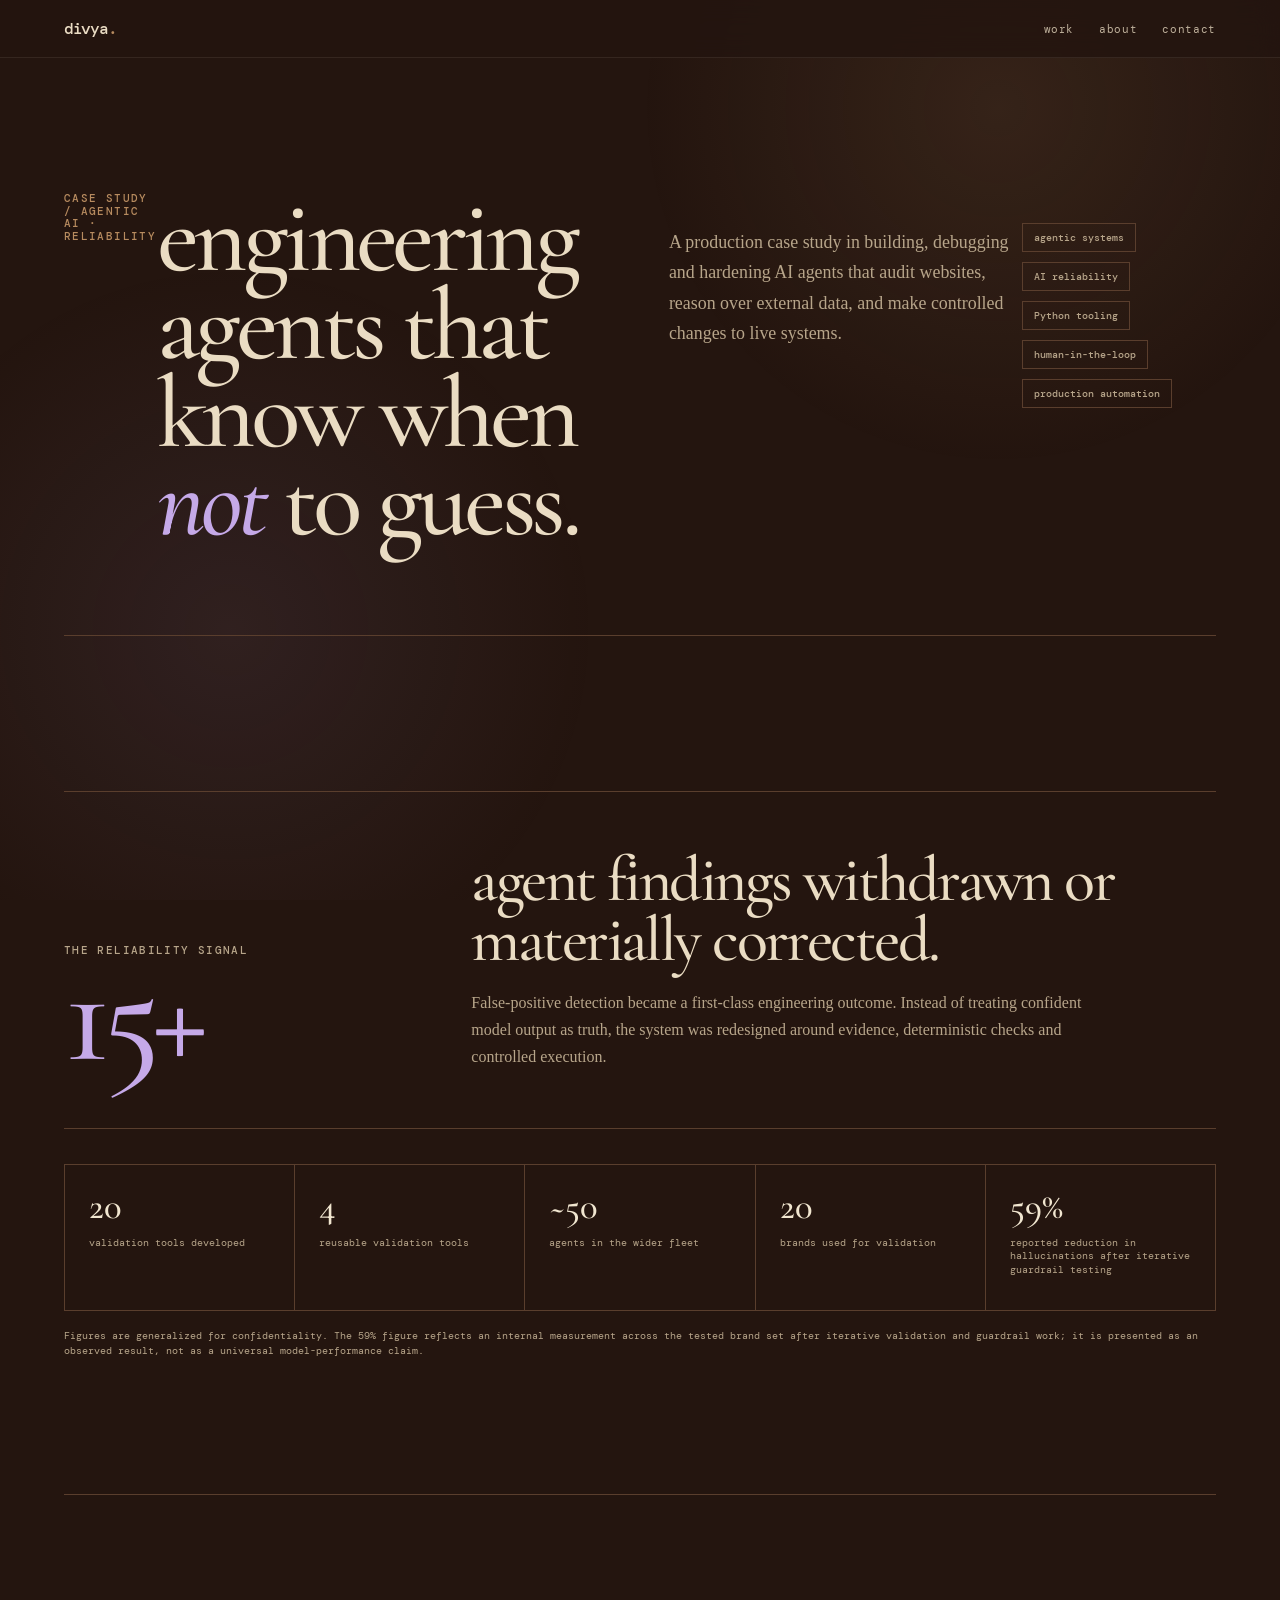
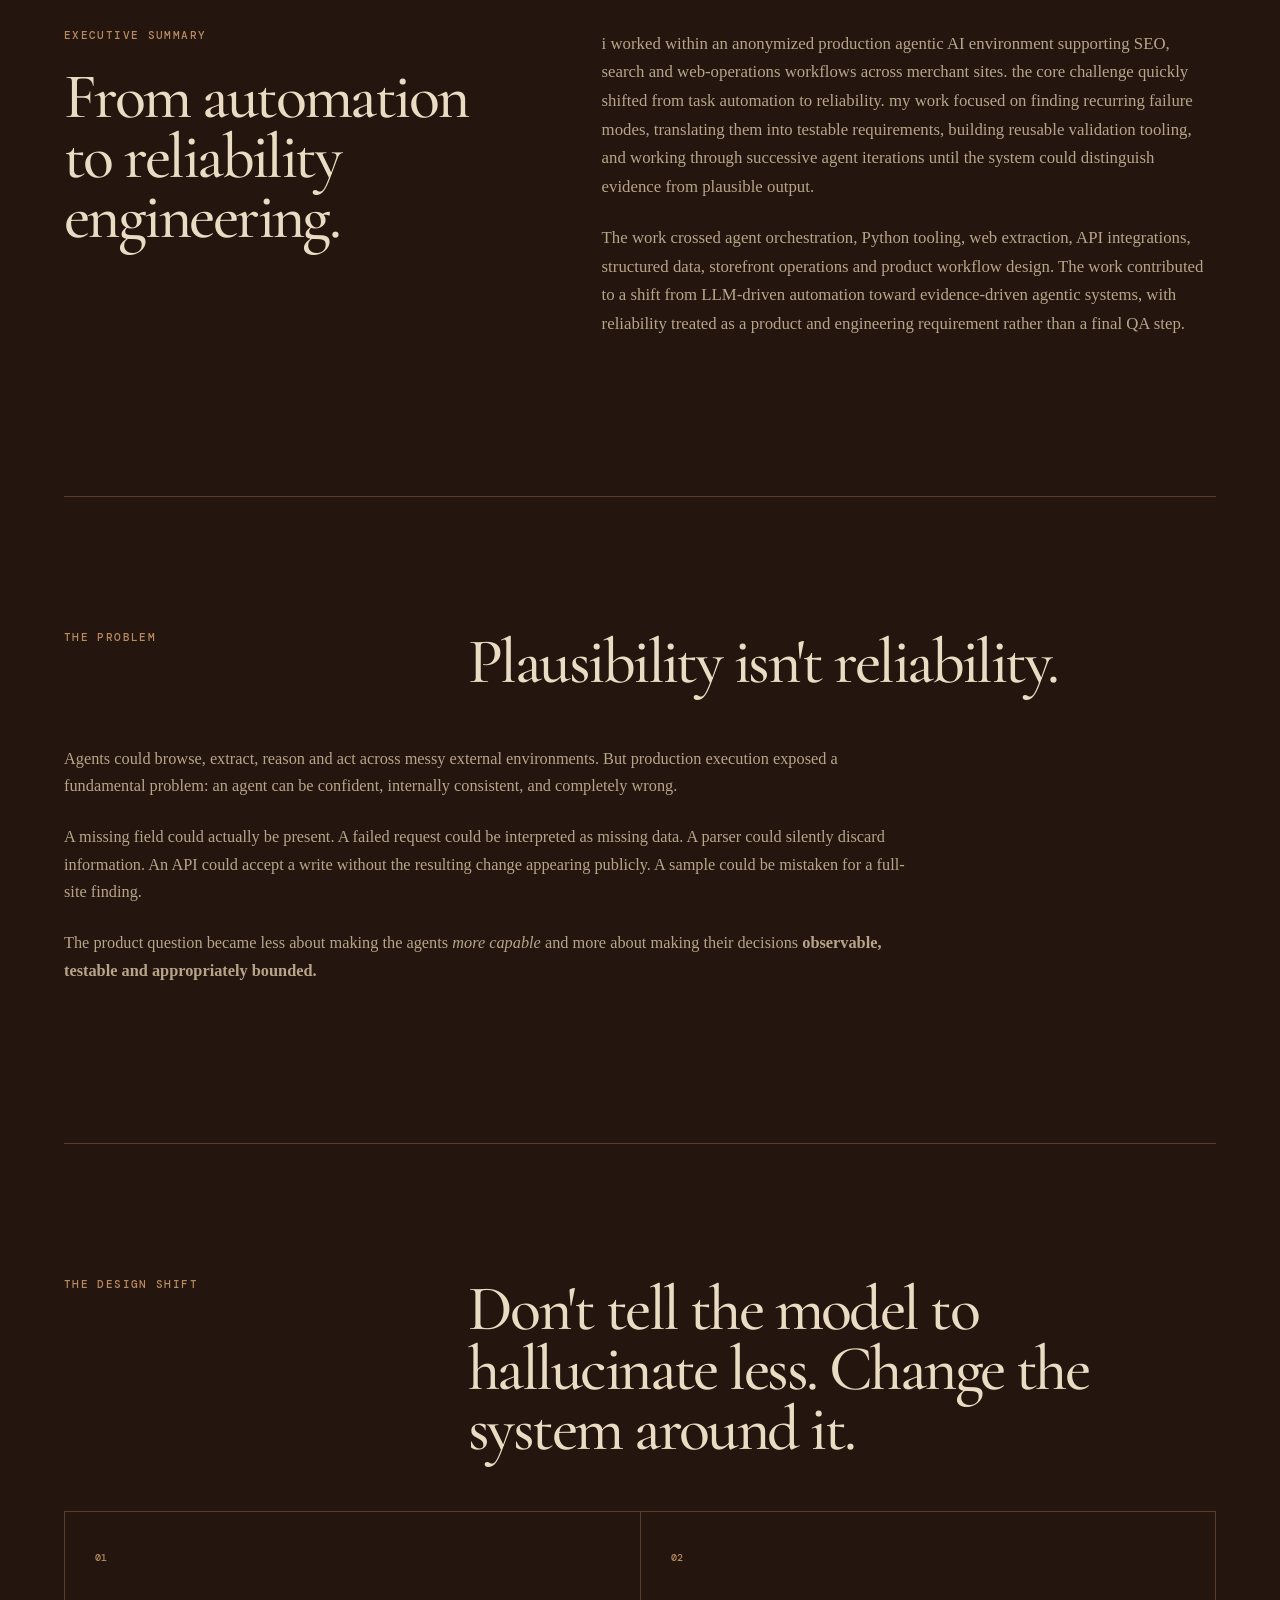
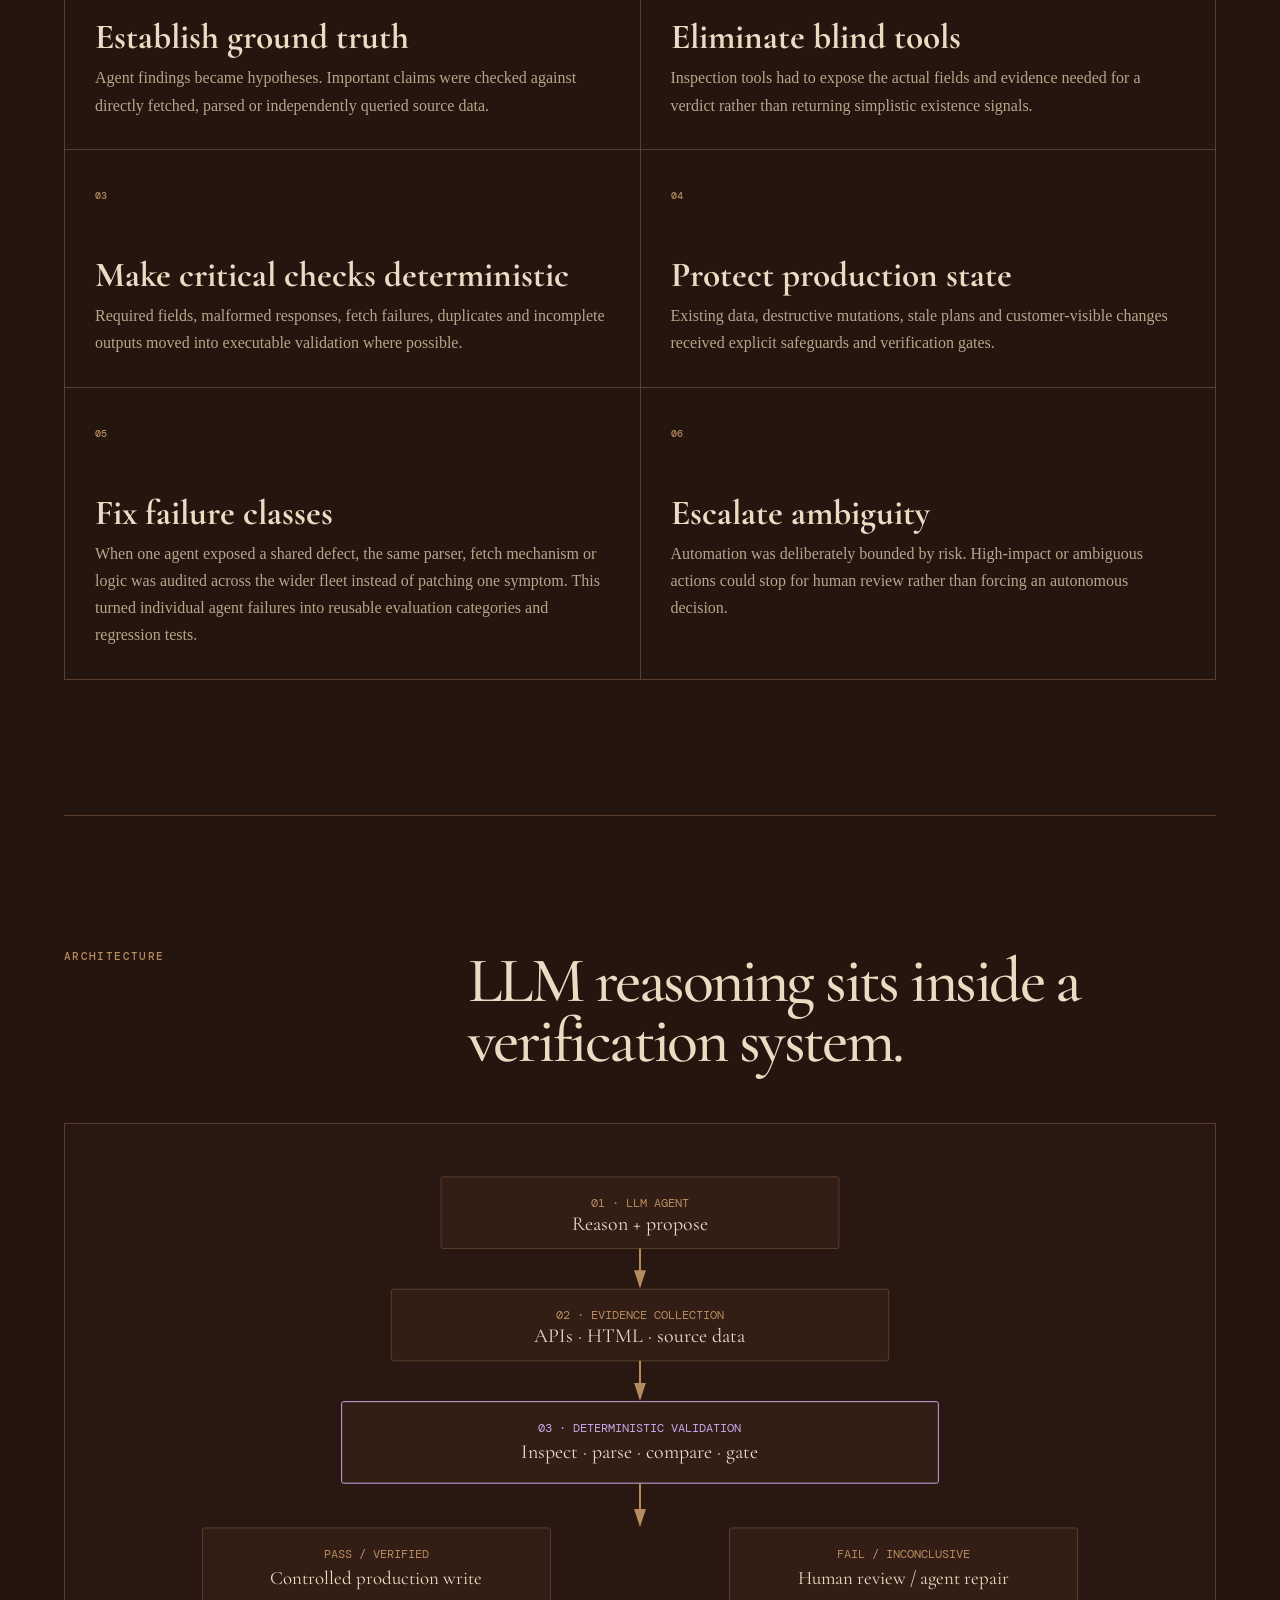
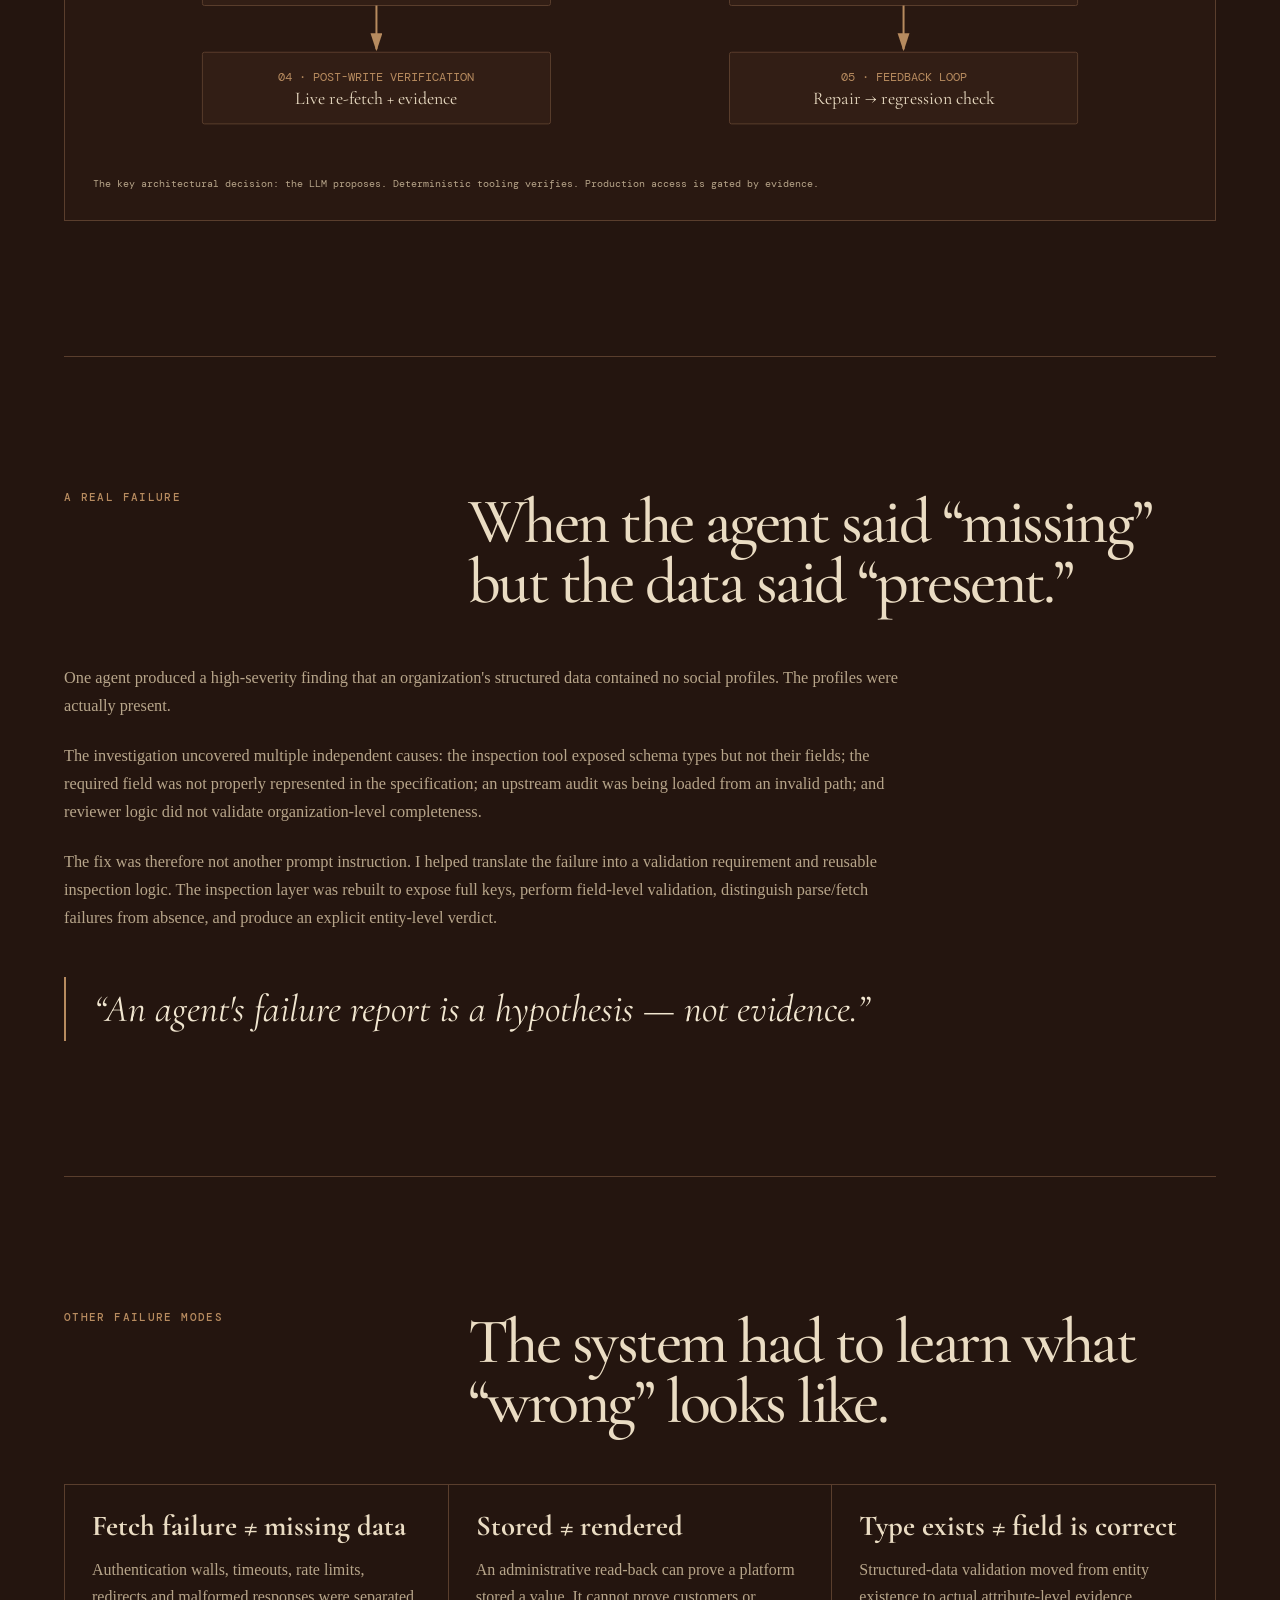
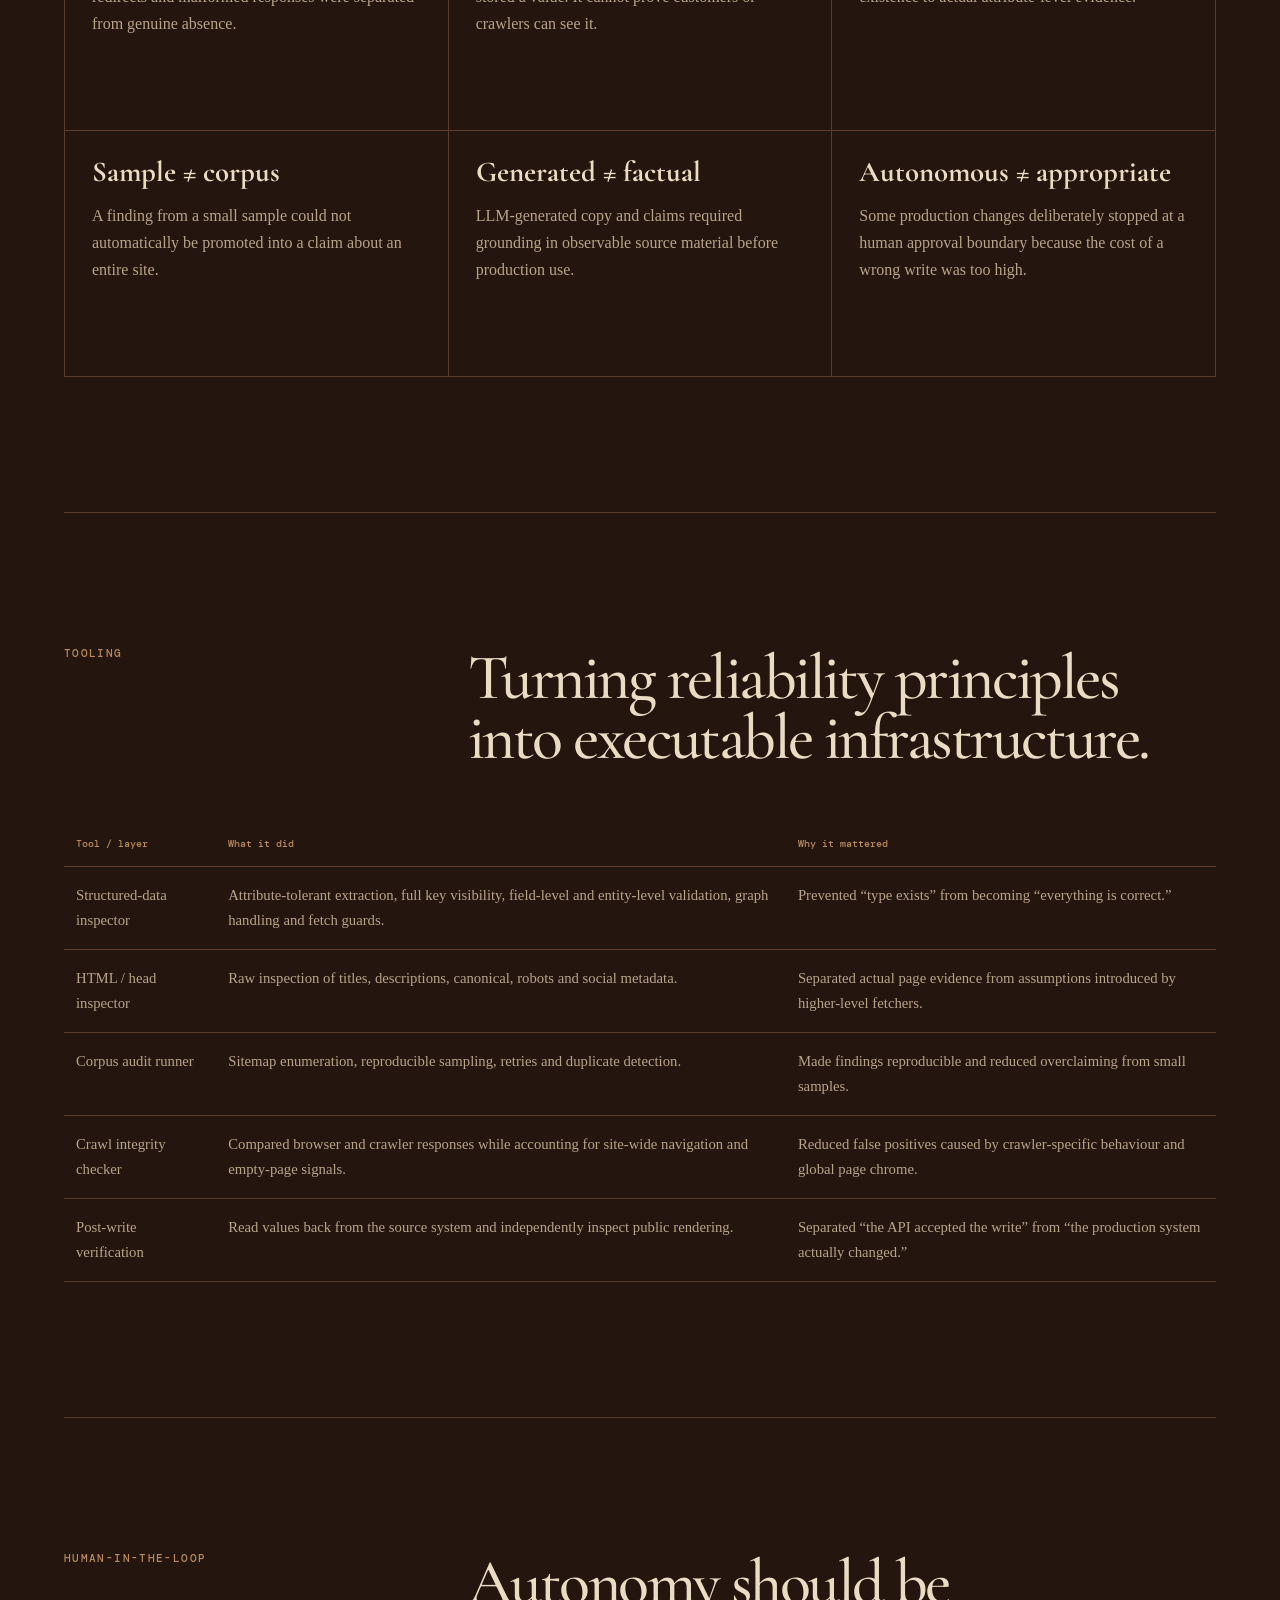
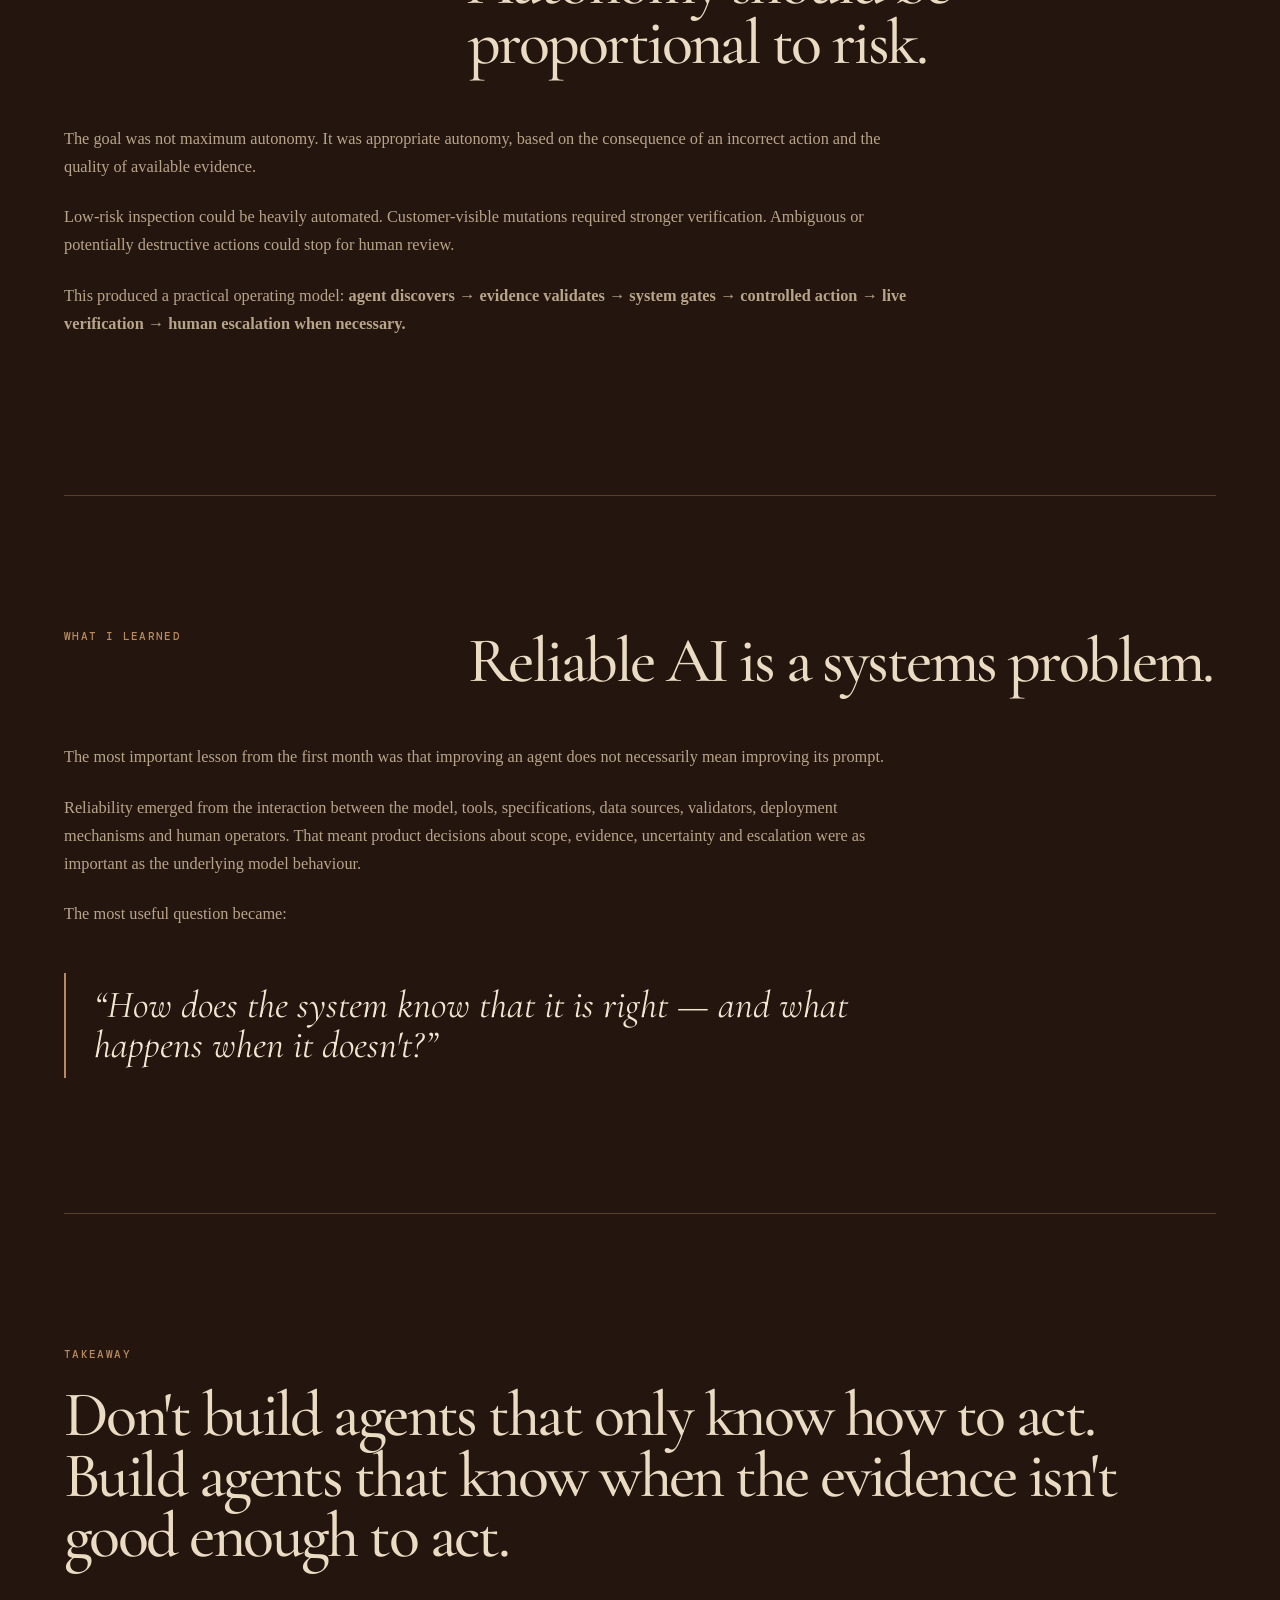
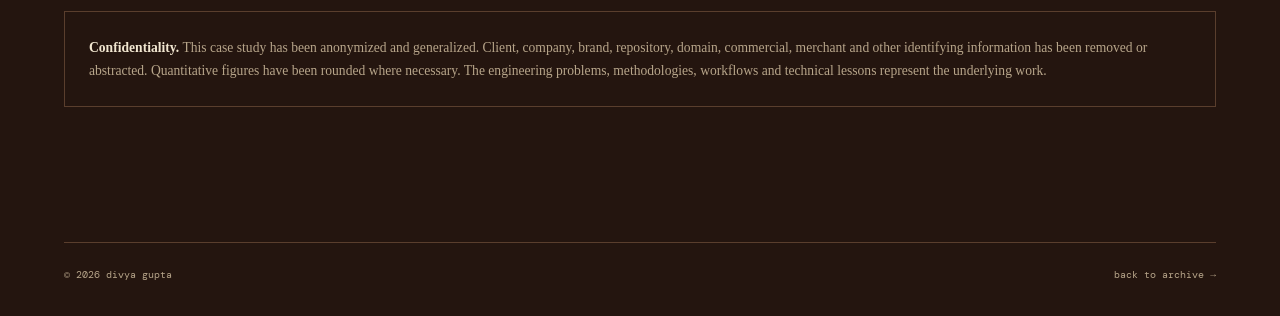
==== commit 8deed849: "strengthen agent reliability case study with evidence bank" ====
--- a/projects/agent-reliability.html
+++ b/projects/agent-reliability.html
@@ -13,16 +13,16 @@
 <header class="site-header"><a class="wordmark" href="../index.html">divya<span>.</span></a><nav><a href="../index.html#work">work</a><a href="../index.html#about">about</a><a href="../index.html#contact">contact</a></nav></header>
 <main>
 <section class="section hero case-hero"><p class="eyebrow">CASE STUDY / AGENTIC AI · RELIABILITY</p><h1>engineering agents that know when <em>not</em> to guess.</h1><p class="case-kicker">A production case study in building, debugging and hardening AI agents that audit websites, reason over external data, and make controlled changes to live systems.</p><div class="case-meta"><span class="tag">agentic systems</span><span class="tag">AI reliability</span><span class="tag">Python tooling</span><span class="tag">human-in-the-loop</span><span class="tag">production automation</span></div></section>
-<section class="section value-section section-rule"><div class="value-callout"><div><p class="eyebrow">THE RELIABILITY SIGNAL</p><div class="big-number">15+</div></div><div><h2>agent findings withdrawn or materially corrected.</h2><p>False-positive detection became a first-class engineering outcome. Instead of treating confident model output as truth, the system was redesigned around evidence, deterministic checks and controlled execution.</p></div></div><div class="metric-grid"><div class="metric"><strong>40+</strong><span>commits landed</span></div><div class="metric"><strong>90+</strong><span>agent runs logged</span></div><div class="metric"><strong>20</strong><span>Python utilities developed</span></div><div class="metric"><strong>200+</strong><span>report / audit artifacts</span></div><div class="metric"><strong>400+</strong><span>files touched</span></div></div><p class="flow-note">Figures are rounded/generalized for confidentiality.</p></section>
-<section class="section split-section section-rule"><div><p class="eyebrow">EXECUTIVE SUMMARY</p><h2>From automation to reliability engineering.</h2></div><div class="body-copy"><p>I worked on a production agentic AI system designed to automate SEO and web-operations workflows across e-commerce environments. The core challenge quickly shifted from task automation to reliability: I built validation tooling, investigated systemic agent failures, and introduced verification and human-approval mechanisms to prevent unsupported AI decisions from reaching production.</p><p>The work crossed agent orchestration, Python tooling, web extraction, API integrations, structured data, storefront operations and product workflow design. The result was a shift from LLM-driven automation toward evidence-driven agentic systems.</p></div></section>
-<section class="section section-rule"><div class="section-heading"><p class="eyebrow">THE PROBLEM</p><h2>Plausibility isn't reliability.</h2></div><div class="body-copy" style="max-width:850px"><p>Agents could browse, extract, reason and act across messy external environments. But production execution exposed a fundamental problem: an agent can be confident, internally consistent, and completely wrong.</p><p>A missing field could actually be present. A failed request could be interpreted as missing data. A parser could silently discard information. An API could accept a write without the resulting change appearing publicly. A sample could be mistaken for a full-site finding.</p><p>The engineering question became less about making the agents <em>more capable</em> and more about making their decisions <strong>observable, testable and reversible.</strong></p></div></section>
-<section class="section section-rule"><div class="section-heading"><p class="eyebrow">THE DESIGN SHIFT</p><h2>Don't tell the model to hallucinate less. Change the system around it.</h2></div><div class="principles"><div class="principle"><span class="num">01</span><h3>Establish ground truth</h3><p>Agent findings became hypotheses. Important claims were checked against directly fetched, parsed or independently queried source data.</p></div><div class="principle"><span class="num">02</span><h3>Eliminate blind tools</h3><p>Inspection tools had to expose the actual fields and evidence needed for a verdict rather than returning simplistic existence signals.</p></div><div class="principle"><span class="num">03</span><h3>Make critical checks deterministic</h3><p>Required fields, malformed responses, fetch failures, duplicates and incomplete outputs moved into executable validation where possible.</p></div><div class="principle"><span class="num">04</span><h3>Protect production state</h3><p>Existing data, destructive mutations, stale plans and customer-visible changes received explicit safeguards and verification gates.</p></div><div class="principle"><span class="num">05</span><h3>Fix failure classes</h3><p>When one agent exposed a shared defect, the same parser, fetch mechanism or logic was audited across the fleet instead of patching one symptom.</p></div><div class="principle"><span class="num">06</span><h3>Escalate ambiguity</h3><p>Automation was deliberately bounded by risk. High-impact or ambiguous actions could stop for human review rather than forcing an autonomous decision.</p></div></div></section>
+<section class="section value-section section-rule"><div class="value-callout"><div><p class="eyebrow">THE RELIABILITY SIGNAL</p><div class="big-number">15+</div></div><div><h2>agent findings withdrawn or materially corrected.</h2><p>False-positive detection became a first-class engineering outcome. Instead of treating confident model output as truth, the system was redesigned around evidence, deterministic checks and controlled execution.</p></div></div><div class="metric-grid"><div class="metric"><strong>20</strong><span>validation tools developed</span></div><div class="metric"><strong>4</strong><span>reusable validation tools</span></div><div class="metric"><strong>~50</strong><span>agents in the wider fleet</span></div><div class="metric"><strong>20</strong><span>brands used for validation</span></div><div class="metric"><strong>59%</strong><span>reported reduction in hallucinations after iterative guardrail testing</span></div></div><p class="flow-note">Figures are generalized for confidentiality. The 59% figure reflects an internal measurement across the tested brand set after iterative validation and guardrail work; it is presented as an observed result, not as a universal model-performance claim.</p></section>
+<section class="section split-section section-rule"><div><p class="eyebrow">EXECUTIVE SUMMARY</p><h2>From automation to reliability engineering.</h2></div><div class="body-copy"><p>i worked within an anonymized production agentic AI environment supporting SEO, search and web-operations workflows across merchant sites. the core challenge quickly shifted from task automation to reliability. my work focused on finding recurring failure modes, translating them into testable requirements, building reusable validation tooling, and working through successive agent iterations until the system could distinguish evidence from plausible output.</p><p>The work crossed agent orchestration, Python tooling, web extraction, API integrations, structured data, storefront operations and product workflow design. The work contributed to a shift from LLM-driven automation toward evidence-driven agentic systems, with reliability treated as a product and engineering requirement rather than a final QA step.</p></div></section>
+<section class="section section-rule"><div class="section-heading"><p class="eyebrow">THE PROBLEM</p><h2>Plausibility isn't reliability.</h2></div><div class="body-copy" style="max-width:850px"><p>Agents could browse, extract, reason and act across messy external environments. But production execution exposed a fundamental problem: an agent can be confident, internally consistent, and completely wrong.</p><p>A missing field could actually be present. A failed request could be interpreted as missing data. A parser could silently discard information. An API could accept a write without the resulting change appearing publicly. A sample could be mistaken for a full-site finding.</p><p>The product question became less about making the agents <em>more capable</em> and more about making their decisions <strong>observable, testable and appropriately bounded.</strong></p></div></section>
+<section class="section section-rule"><div class="section-heading"><p class="eyebrow">THE DESIGN SHIFT</p><h2>Don't tell the model to hallucinate less. Change the system around it.</h2></div><div class="principles"><div class="principle"><span class="num">01</span><h3>Establish ground truth</h3><p>Agent findings became hypotheses. Important claims were checked against directly fetched, parsed or independently queried source data.</p></div><div class="principle"><span class="num">02</span><h3>Eliminate blind tools</h3><p>Inspection tools had to expose the actual fields and evidence needed for a verdict rather than returning simplistic existence signals.</p></div><div class="principle"><span class="num">03</span><h3>Make critical checks deterministic</h3><p>Required fields, malformed responses, fetch failures, duplicates and incomplete outputs moved into executable validation where possible.</p></div><div class="principle"><span class="num">04</span><h3>Protect production state</h3><p>Existing data, destructive mutations, stale plans and customer-visible changes received explicit safeguards and verification gates.</p></div><div class="principle"><span class="num">05</span><h3>Fix failure classes</h3><p>When one agent exposed a shared defect, the same parser, fetch mechanism or logic was audited across the wider fleet instead of patching one symptom. This turned individual agent failures into reusable evaluation categories and regression tests.</p></div><div class="principle"><span class="num">06</span><h3>Escalate ambiguity</h3><p>Automation was deliberately bounded by risk. High-impact or ambiguous actions could stop for human review rather than forcing an autonomous decision.</p></div></div></section>
 <section class="section section-rule"><div class="section-heading"><p class="eyebrow">ARCHITECTURE</p><h2>LLM reasoning sits inside a verification system.</h2></div><div class="architecture-wrap"><svg class="architecture" viewBox="0 0 1100 610" role="img" aria-label="Agent reliability architecture"><defs><marker id="arrow" markerWidth="10" markerHeight="10" refX="8" refY="3" orient="auto"><path d="M0,0 L0,6 L9,3 z" fill="#b78b5f"/></marker></defs><rect x="350" y="25" width="400" height="72" rx="2" fill="#321e15" stroke="#5a3e2d"/><text x="550" y="55" text-anchor="middle" fill="#b78b5f" font-size="12">01 · LLM AGENT</text><text x="550" y="78" text-anchor="middle" fill="#eadcc3" font-size="20" class="serif">Reason + propose</text><line x1="550" y1="97" x2="550" y2="135" stroke="#b78b5f" stroke-width="2" marker-end="url(#arrow)"/><rect x="300" y="138" width="500" height="72" rx="2" fill="#321e15" stroke="#5a3e2d"/><text x="550" y="168" text-anchor="middle" fill="#b78b5f" font-size="12">02 · EVIDENCE COLLECTION</text><text x="550" y="191" text-anchor="middle" fill="#eadcc3" font-size="20" class="serif">APIs · HTML · source data</text><line x1="550" y1="210" x2="550" y2="248" stroke="#b78b5f" stroke-width="2" marker-end="url(#arrow)"/><rect x="250" y="251" width="600" height="82" rx="2" fill="#321e15" stroke="#c5a9e8"/><text x="550" y="282" text-anchor="middle" fill="#c5a9e8" font-size="12">03 · DETERMINISTIC VALIDATION</text><text x="550" y="308" text-anchor="middle" fill="#eadcc3" font-size="20" class="serif">Inspect · parse · compare · gate</text><line x1="550" y1="333" x2="550" y2="375" stroke="#b78b5f" stroke-width="2" marker-end="url(#arrow)"/><rect x="110" y="378" width="350" height="78" rx="2" fill="#321e15" stroke="#5a3e2d"/><text x="285" y="408" text-anchor="middle" fill="#b78b5f" font-size="12">PASS / VERIFIED</text><text x="285" y="434" text-anchor="middle" fill="#eadcc3" font-size="19" class="serif">Controlled production write</text><rect x="640" y="378" width="350" height="78" rx="2" fill="#321e15" stroke="#5a3e2d"/><text x="815" y="408" text-anchor="middle" fill="#b78b5f" font-size="12">FAIL / INCONCLUSIVE</text><text x="815" y="434" text-anchor="middle" fill="#eadcc3" font-size="19" class="serif">Human review / agent repair</text><line x1="285" y1="456" x2="285" y2="500" stroke="#b78b5f" stroke-width="2" marker-end="url(#arrow)"/><rect x="110" y="503" width="350" height="72" rx="2" fill="#321e15" stroke="#5a3e2d"/><text x="285" y="532" text-anchor="middle" fill="#b78b5f" font-size="12">04 · POST-WRITE VERIFICATION</text><text x="285" y="555" text-anchor="middle" fill="#eadcc3" font-size="18" class="serif">Live re-fetch + evidence</text><line x1="815" y1="456" x2="815" y2="500" stroke="#b78b5f" stroke-width="2" marker-end="url(#arrow)"/><rect x="640" y="503" width="350" height="72" rx="2" fill="#321e15" stroke="#5a3e2d"/><text x="815" y="532" text-anchor="middle" fill="#b78b5f" font-size="12">05 · FEEDBACK LOOP</text><text x="815" y="555" text-anchor="middle" fill="#eadcc3" font-size="18" class="serif">Repair → regression check</text></svg><p class="flow-note">The key architectural decision: the LLM proposes. Deterministic tooling verifies. Production access is gated by evidence.</p></div></section>
-<section class="section section-rule"><div class="section-heading"><p class="eyebrow">A REAL FAILURE</p><h2>When the agent said “missing” but the data said “present.”</h2></div><div class="body-copy" style="max-width:850px"><p>One agent produced a high-severity finding that an organization's structured data contained no social profiles. The profiles were actually present.</p><p>The investigation uncovered multiple independent causes: the inspection tool exposed schema types but not their fields; the required field was not properly represented in the specification; an upstream audit was being loaded from an invalid path; and reviewer logic did not validate organization-level completeness.</p><p>The fix was therefore not another prompt instruction. The inspection layer was rebuilt to expose full keys, perform field-level validation, distinguish parse/fetch failures from absence, and produce an explicit entity-level verdict.</p></div><div class="quote-block"><p>“An agent's failure report is a hypothesis — not evidence.”</p></div></section>
+<section class="section section-rule"><div class="section-heading"><p class="eyebrow">A REAL FAILURE</p><h2>When the agent said “missing” but the data said “present.”</h2></div><div class="body-copy" style="max-width:850px"><p>One agent produced a high-severity finding that an organization's structured data contained no social profiles. The profiles were actually present.</p><p>The investigation uncovered multiple independent causes: the inspection tool exposed schema types but not their fields; the required field was not properly represented in the specification; an upstream audit was being loaded from an invalid path; and reviewer logic did not validate organization-level completeness.</p><p>The fix was therefore not another prompt instruction. I helped translate the failure into a validation requirement and reusable inspection logic. The inspection layer was rebuilt to expose full keys, perform field-level validation, distinguish parse/fetch failures from absence, and produce an explicit entity-level verdict.</p></div><div class="quote-block"><p>“An agent's failure report is a hypothesis — not evidence.”</p></div></section>
 <section class="section section-rule"><div class="section-heading"><p class="eyebrow">OTHER FAILURE MODES</p><h2>The system had to learn what “wrong” looks like.</h2></div><div class="failure-grid"><div class="failure"><h3>Fetch failure ≠ missing data</h3><p>Authentication walls, timeouts, rate limits, redirects and malformed responses were separated from genuine absence.</p></div><div class="failure"><h3>Stored ≠ rendered</h3><p>An administrative read-back can prove a platform stored a value. It cannot prove customers or crawlers can see it.</p></div><div class="failure"><h3>Type exists ≠ field is correct</h3><p>Structured-data validation moved from entity existence to actual attribute-level evidence.</p></div><div class="failure"><h3>Sample ≠ corpus</h3><p>A finding from a small sample could not automatically be promoted into a claim about an entire site.</p></div><div class="failure"><h3>Generated ≠ factual</h3><p>LLM-generated copy and claims required grounding in observable source material before production use.</p></div><div class="failure"><h3>Autonomous ≠ appropriate</h3><p>Some production changes deliberately stopped at a human approval boundary because the cost of a wrong write was too high.</p></div></div></section>
 <section class="section section-rule"><div class="section-heading"><p class="eyebrow">TOOLING</p><h2>Turning reliability principles into executable infrastructure.</h2></div><table class="evidence-table"><thead><tr><th>Tool / layer</th><th>What it did</th><th>Why it mattered</th></tr></thead><tbody><tr><td>Structured-data inspector</td><td>Attribute-tolerant extraction, full key visibility, field-level and entity-level validation, graph handling and fetch guards.</td><td>Prevented “type exists” from becoming “everything is correct.”</td></tr><tr><td>HTML / head inspector</td><td>Raw inspection of titles, descriptions, canonical, robots and social metadata.</td><td>Separated actual page evidence from assumptions introduced by higher-level fetchers.</td></tr><tr><td>Corpus audit runner</td><td>Sitemap enumeration, reproducible sampling, retries and duplicate detection.</td><td>Made findings reproducible and reduced overclaiming from small samples.</td></tr><tr><td>Crawl integrity checker</td><td>Compared browser and crawler responses while accounting for site-wide navigation and empty-page signals.</td><td>Reduced false positives caused by crawler-specific behaviour and global page chrome.</td></tr><tr><td>Post-write verification</td><td>Read values back from the source system and independently inspect public rendering.</td><td>Separated “the API accepted the write” from “the production system actually changed.”</td></tr></tbody></table></section>
-<section class="section section-rule"><div class="section-heading"><p class="eyebrow">HUMAN-IN-THE-LOOP</p><h2>Autonomy should be proportional to risk.</h2></div><div class="body-copy" style="max-width:850px"><p>The goal was not maximum autonomy. It was appropriate autonomy.</p><p>Low-risk inspection could be heavily automated. Customer-visible mutations required stronger verification. Ambiguous or potentially destructive actions could stop for human review.</p><p>This produced a practical operating model: <strong>agent discovers → evidence validates → system gates → controlled action → live verification → human escalation when necessary.</strong></p></div></section>
-<section class="section section-rule"><div class="section-heading"><p class="eyebrow">WHAT I LEARNED</p><h2>Reliable AI is a systems problem.</h2></div><div class="body-copy" style="max-width:850px"><p>The most important lesson from the first month was that improving an agent does not necessarily mean improving its prompt.</p><p>Reliability emerged from the interaction between the model, tools, specifications, data sources, validators, deployment mechanisms and human operators.</p><p>The most useful question became:</p></div><div class="quote-block"><p>“How does the system know that it is right — and what happens when it doesn't?”</p></div></section>
+<section class="section section-rule"><div class="section-heading"><p class="eyebrow">HUMAN-IN-THE-LOOP</p><h2>Autonomy should be proportional to risk.</h2></div><div class="body-copy" style="max-width:850px"><p>The goal was not maximum autonomy. It was appropriate autonomy, based on the consequence of an incorrect action and the quality of available evidence.</p><p>Low-risk inspection could be heavily automated. Customer-visible mutations required stronger verification. Ambiguous or potentially destructive actions could stop for human review.</p><p>This produced a practical operating model: <strong>agent discovers → evidence validates → system gates → controlled action → live verification → human escalation when necessary.</strong></p></div></section>
+<section class="section section-rule"><div class="section-heading"><p class="eyebrow">WHAT I LEARNED</p><h2>Reliable AI is a systems problem.</h2></div><div class="body-copy" style="max-width:850px"><p>The most important lesson from the first month was that improving an agent does not necessarily mean improving its prompt.</p><p>Reliability emerged from the interaction between the model, tools, specifications, data sources, validators, deployment mechanisms and human operators. That meant product decisions about scope, evidence, uncertainty and escalation were as important as the underlying model behaviour.</p><p>The most useful question became:</p></div><div class="quote-block"><p>“How does the system know that it is right — and what happens when it doesn't?”</p></div></section>
 <section class="section contact section-rule"><p class="eyebrow">TAKEAWAY</p><h2>Don't build agents that only know how to act. Build agents that know when the evidence isn't good enough to act.</h2><div class="confidential"><strong>Confidentiality.</strong> This case study has been anonymized and generalized. Client, company, brand, repository, domain, commercial, merchant and other identifying information has been removed or abstracted. Quantitative figures have been rounded where necessary. The engineering problems, methodologies, workflows and technical lessons represent the underlying work.</div></section>
 </main>
 <footer class="site-footer"><span>© <span id="year"></span> divya gupta</span><a href="../index.html">back to archive →</a></footer>
--- a/css/style.css
+++ b/css/style.css
@@ -1,2 +1,4 @@
 @import url('https://fonts.googleapis.com/css2?family=Cormorant+Garamond:wght@400;500;600;700&family=DM+Mono:wght@400;500&display=swap');
-:root{--bg:#24150f;--bg2:#2d1b13;--ink:#eadcc3;--muted:#b7a58a;--line:#5a3e2d;--panel:#321e15;--cream:#f1e6d0;--accent:#b78b5f;--accent2:#c5a9e8;--max:1180px}*{box-sizing:border-box}html{scroll-behavior:smooth}body{margin:0;background:var(--bg);color:var(--ink);font-family:Georgia,'Times New Roman',serif;line-height:1.7}body:before{content:'';position:fixed;inset:0;pointer-events:none;background:radial-gradient(circle at 78% 12%,rgba(183,139,95,.12),transparent 28%),radial-gradient(circle at 18% 70%,rgba(197,169,232,.08),transparent 30%);z-index:-2}.grain{position:fixed;inset:0;pointer-events:none;opacity:.05;background-image:url("data:image/svg+xml,%3Csvg viewBox='0 0 180 180' xmlns='http://www.w3.org/2000/svg'%3E%3Cfilter id='n'%3E%3CfeTurbulence type='fractalNoise' baseFrequency='.75' numOctaves='4' stitchTiles='stitch'/%3E%3C/filter%3E%3Crect width='100%25' height='100%25' filter='url(%23n)' opacity='.7'/%3E%3C/svg%3E");z-index:20}.site-header{position:sticky;top:0;z-index:15;display:flex;justify-content:space-between;align-items:center;padding:18px 5vw;background:rgba(36,21,15,.88);backdrop-filter:blur(12px);border-bottom:1px solid rgba(234,220,195,.09)}a{color:inherit;text-decoration:none}.wordmark{font:500 1rem 'DM Mono',monospace;letter-spacing:-.08em}.wordmark span{color:var(--accent)}nav{display:flex;gap:25px;font:400 .68rem 'DM Mono',monospace;letter-spacing:.06em}nav a{opacity:.78;transition:.2s}nav a:hover{opacity:1;color:var(--accent)}.section{width:min(var(--max),90vw);margin:auto;padding:135px 0}.hero{min-height:92vh;display:flex;justify-content:center;align-items:flex-start;position:relative}.hero-symbol{position:absolute;right:3%;top:17%;font:400 15rem/1 'Cormorant Garamond',Georgia,serif;color:rgba(183,139,95,.1);animation:float 7s ease-in-out infinite}@keyframes float{50%{transform:translateY(-15px) rotate(4deg)}}.eyebrow{margin:0 0 24px;font:500 .66rem/1.2 'DM Mono',monospace;letter-spacing:.13em;color:var(--accent)}h1,h2,h3,blockquote{font-family:'Cormorant Garamond',Georgia,serif}h1{max-width:980px;margin:0;font-size:clamp(4rem,8vw,8rem);font-weight:500;line-height:.86;letter-spacing:-.045em}h1 em{color:var(--accent2);font-style:italic}.hero-copy{max-width:680px;margin:38px 0 0;color:var(--muted);font-size:1.03rem}.hero-actions{display:flex;gap:12px;margin-top:34px}.button{padding:12px 19px;border:1px solid var(--line);font:500 .68rem 'DM Mono',monospace;letter-spacing:.05em;transition:.25s}.button.primary{border-color:var(--accent);background:var(--cream);color:#2b1a12}.button.secondary{background:transparent;color:var(--cream)}.button:hover{transform:translateY(-3px);background:var(--accent);color:#21130d;border-color:var(--accent)}.scroll-note{position:absolute;bottom:18px;left:0;font:400 .6rem 'DM Mono',monospace;color:var(--muted)}.manifesto{border-top:1px solid var(--line);border-bottom:1px solid var(--line)}blockquote{margin:0;max-width:1000px;font-size:clamp(2.2rem,5vw,5rem);line-height:1.02;letter-spacing:-.035em;color:var(--cream)}blockquote strong{color:var(--accent2);font-weight:600}.section-heading{display:grid;grid-template-columns:1fr 2fr;gap:30px;margin-bottom:52px}h2{margin:0;font-size:clamp(2.8rem,5vw,5.4rem);line-height:.94;font-weight:500;letter-spacing:-.04em}.project-grid{display:grid;grid-template-columns:repeat(2,1fr);border-top:1px solid var(--line);border-left:1px solid var(--line)}.project-card{min-height:390px;padding:32px;border-right:1px solid var(--line);border-bottom:1px solid var(--line);display:flex;flex-direction:column;background:rgba(50,30,21,.45);transition:.3s}.project-card:hover{background:rgba(90,62,45,.42);transform:translateY(-4px)}.project-card.featured{background:linear-gradient(135deg,rgba(183,139,95,.12),rgba(50,30,21,.5))}.project-number{font:500 .6rem 'DM Mono',monospace;color:var(--accent);letter-spacing:.08em}.project-card h3{margin:auto 0 12px;font-size:2.1rem;line-height:1;letter-spacing:-.025em}.project-card p{margin:0 0 30px;color:var(--muted);max-width:500px}.card-link{font:500 .63rem 'DM Mono',monospace;color:var(--accent2)}.timeline-section{border-top:1px solid var(--line)}.timeline{border-top:1px solid var(--line)}.timeline article{display:grid;grid-template-columns:180px 1fr;gap:45px;padding:32px 0;border-bottom:1px solid var(--line)}.timeline time{font:500 .62rem 'DM Mono',monospace;color:var(--accent)}.timeline h3{margin:0 0 8px;font-size:2rem;line-height:1}.timeline p{margin:0;color:var(--muted);max-width:720px}.thinking-section{border-top:1px solid var(--line)}.thought-grid{display:grid;grid-template-columns:repeat(2,1fr);gap:1px;background:var(--line);border:1px solid var(--line)}.thought-grid>div{padding:30px;background:var(--bg);min-height:260px}.thought-grid span{font:500 .62rem 'DM Mono',monospace;color:var(--accent)}.thought-grid h3{font-size:2.4rem;margin:55px 0 8px}.thought-grid p{color:var(--muted);margin:0}.about-section{border-top:1px solid var(--line);display:grid;grid-template-columns:1fr 1.3fr;gap:10vw}.body-copy{color:var(--muted);font-size:1.02rem}.body-copy p{margin:0 0 23px}.credentials{display:grid;grid-template-columns:repeat(4,1fr);border-top:1px solid var(--line);gap:1px;background:var(--line);padding:0}.credential{padding:25px;background:var(--bg);display:flex;flex-direction:column;gap:6px}.credential span{font:500 .62rem 'DM Mono',monospace;color:var(--accent)}.credential strong{font:500 1.5rem 'Cormorant Garamond',serif}.credential small{color:var(--muted)}.contact{border-top:1px solid var(--line)}.contact>p:not(.eyebrow){color:var(--muted)}.contact-links{display:flex;flex-wrap:wrap;gap:12px 25px;margin-top:35px;font:500 .64rem 'DM Mono',monospace}.contact-links a{border-bottom:1px solid var(--line);padding-bottom:4px}.contact-links a:hover{color:var(--cream);border-color:var(--accent)}.site-footer{width:90vw;max-width:var(--max);margin:auto;padding:25px 0 35px;border-top:1px solid var(--line);display:flex;justify-content:space-between;gap:20px;font:.6rem 'DM Mono',monospace;color:var(--muted)}@media(max-width:760px){.site-header{padding:16px 5vw}nav{gap:12px}nav a:nth-child(2),nav a:nth-child(3){display:none}.section{padding:90px 0}.hero{min-height:88vh}.hero-symbol{font-size:9rem;top:15%;right:0}h1{font-size:clamp(3.5rem,16vw,6rem)}.section-heading,.about-section{grid-template-columns:1fr;gap:25px}.project-grid,.thought-grid{grid-template-columns:1fr}.project-card{min-height:330px}.timeline article{grid-template-columns:1fr;gap:10px}.credentials{grid-template-columns:repeat(2,1fr)}.site-footer{flex-direction:column}}
+:root{--bg:#24150f;--bg2:#2d1b13;--ink:#eadcc3;--muted:#b7a58a;--line:#5a3e2d;--panel:#321e15;--cream:#f1e6d0;--accent:#b78b5f;--accent2:#c5a9e8;--max:1180px}*{box-sizing:border-box}html{scroll-behavior:smooth}body{margin:0;background:var(--bg);color:var(--ink);font-family:Georgia,'Times New Roman',serif;line-height:1.7}body:before{content:'';position:fixed;inset:0;pointer-events:none;background:radial-gradient(circle at 78% 12%,rgba(183,139,95,.12),transparent 28%),radial-gradient(circle at 18% 70%,rgba(197,169,232,.08),transparent 30%);z-index:-2}.grain{position:fixed;inset:0;pointer-events:none;opacity:.05;background-image:url("data:image/svg+xml,%3Csvg viewBox='0 0 180 180' xmlns='http://www.w3.org/2000/svg'%3E%3Cfilter id='n'%3E%3CfeTurbulence type='fractalNoise' baseFrequency='.75' numOctaves='4' stitchTiles='stitch'/%3E%3C/filter%3E%3Crect width='100%25' height='100%25' filter='url(%23n)' opacity='.7'/%3E%3C/svg%3E");z-index:20}.site-header{position:sticky;top:0;z-index:15;display:flex;justify-content:space-between;align-items:center;padding:18px 5vw;background:rgba(36,21,15,.88);backdrop-filter:blur(12px);border-bottom:1px solid rgba(234,220,195,.09)}a{color:inherit;text-decoration:none}.wordmark{font:500 1rem 'DM Mono',monospace;letter-spacing:-.08em}.wordmark span{color:var(--accent)}nav{display:flex;gap:25px;font:400 .68rem 'DM Mono',monospace;letter-spacing:.06em}nav a{opacity:.78;transition:.2s}nav a:hover{opacity:1;color:var(--accent)}.section{width:min(var(--max),90vw);margin:auto;padding:135px 0}.hero{min-height:92vh;display:flex;justify-content:center;align-items:flex-start;position:relative}.eyebrow{margin:0 0 24px;font:500 .66rem/1.2 'DM Mono',monospace;letter-spacing:.13em;color:var(--accent)}h1,h2,h3,blockquote{font-family:'Cormorant Garamond',Georgia,serif}h1{max-width:980px;margin:0;font-size:clamp(4rem,8vw,8rem);font-weight:500;line-height:.86;letter-spacing:-.045em}h1 em{color:var(--accent2);font-style:italic}.hero-copy{max-width:680px;margin:38px 0 0;color:var(--muted);font-size:1.03rem}.hero-actions{display:flex;gap:12px;margin-top:34px}.button{padding:12px 19px;border:1px solid var(--line);font:500 .68rem 'DM Mono',monospace;letter-spacing:.05em;transition:.25s}.button.primary{border-color:var(--accent);background:var(--cream);color:#2b1a12}.button.secondary{background:transparent;color:var(--cream)}.button:hover{transform:translateY(-3px);background:var(--accent);color:#21130d;border-color:var(--accent)}.scroll-note{position:absolute;bottom:18px;left:0;font:400 .6rem 'DM Mono',monospace;color:var(--muted)}.manifesto{border-top:1px solid var(--line);border-bottom:1px solid var(--line)}blockquote{margin:0;max-width:1000px;font-size:clamp(2.2rem,5vw,5rem);line-height:1.02;letter-spacing:-.035em;color:var(--cream)}blockquote strong{color:var(--accent2);font-weight:600}.section-heading{display:grid;grid-template-columns:1fr 2fr;gap:30px;margin-bottom:52px}h2{margin:0;font-size:clamp(2.8rem,5vw,5.4rem);line-height:.94;font-weight:500;letter-spacing:-.04em}.section-lead{max-width:820px;margin:-25px 0 48px;color:var(--muted);font-size:1.02rem}.builds-section{border-top:1px solid var(--line)}.project-grid{display:grid;grid-template-columns:repeat(2,1fr);border-top:1px solid var(--line);border-left:1px solid var(--line)}.project-card{min-height:390px;padding:32px;border-right:1px solid var(--line);border-bottom:1px solid var(--line);display:flex;flex-direction:column;background:rgba(50,30,21,.45);transition:.3s}.project-card:hover{background:rgba(90,62,45,.42);transform:translateY(-4px)}.project-card.featured{background:linear-gradient(135deg,rgba(183,139,95,.12),rgba(50,30,21,.5))}.project-number{font:500 .6rem 'DM Mono',monospace;color:var(--accent);letter-spacing:.08em}.project-card h3{margin:auto 0 12px;font-size:2.1rem;line-height:1;letter-spacing:-.025em}.project-card p{margin:0 0 30px;color:var(--muted);max-width:500px}.card-link{font:500 .63rem 'DM Mono',monospace;color:var(--accent2)}.card-links{display:flex;flex-wrap:wrap;gap:10px 18px;margin-top:auto}.card-links a{font:500 .63rem 'DM Mono',monospace;color:var(--accent2);border-bottom:1px solid var(--line);padding-bottom:3px}.card-links a:hover{color:var(--cream);border-color:var(--accent)}.card-toggle{display:flex;flex:1;flex-direction:column;text-align:left;color:inherit;background:none;border:0;font:inherit;padding:0;cursor:pointer}.card-detail{max-height:0;overflow:hidden;transition:max-height .45s ease,margin-top .3s ease;border-top:0 solid var(--line)}.project-card.expanded .card-detail{max-height:260px;margin-top:20px;padding-top:18px;border-top-width:1px}.card-detail p{margin:0 0 10px;color:var(--muted);font-size:.9rem}.card-detail a{font:500 .65rem 'DM Mono',monospace;color:var(--accent2)}.timeline-section{border-top:1px solid var(--line)}.timeline{border-top:1px solid var(--line)}.timeline article{display:grid;grid-template-columns:180px 1fr;gap:45px;padding:32px 0;border-bottom:1px solid var(--line)}.timeline time{font:500 .62rem 'DM Mono',monospace;color:var(--accent)}.timeline h3{margin:0 0 8px;font-size:2rem;line-height:1}.timeline p{margin:0;color:var(--muted);max-width:720px}.thinking-section{border-top:1px solid var(--line)}.thought-grid{display:grid;grid-template-columns:repeat(2,1fr);gap:1px;background:var(--line);border:1px solid var(--line)}.thought-grid>div{padding:30px;background:var(--bg);min-height:260px}.thought-grid span{font:500 .62rem 'DM Mono',monospace;color:var(--accent)}.thought-grid h3{font-size:2.4rem;margin:55px 0 8px}.thought-grid p{color:var(--muted);margin:0}.about-section{border-top:1px solid var(--line);display:grid;grid-template-columns:1fr 1.3fr;gap:10vw}.body-copy{color:var(--muted);font-size:1.02rem}.body-copy p{margin:0 0 23px}.credentials{display:grid;grid-template-columns:repeat(4,1fr);border-top:1px solid var(--line);gap:1px;background:var(--line);padding:0}.credential{padding:25px;background:var(--bg);display:flex;flex-direction:column;gap:6px}.credential span{font:500 .62rem 'DM Mono',monospace;color:var(--accent)}.credential strong{font:500 1.5rem 'Cormorant Garamond',serif}.credential small{color:var(--muted)}.contact{border-top:1px solid var(--line)}.contact>p:not(.eyebrow){color:var(--muted)}.contact-links{display:flex;flex-wrap:wrap;gap:12px 25px;margin-top:35px;font:500 .64rem 'DM Mono',monospace}.contact-links a{border-bottom:1px solid var(--line);padding-bottom:4px}.contact-links a:hover{color:var(--cream);border-color:var(--accent)}.systems-section{border-top:1px solid var(--line)}.system-map{display:flex;align-items:center;gap:10px;overflow-x:auto;padding:8px 0 28px}.system-node{min-width:170px;padding:20px;border:1px solid var(--line);background:var(--panel);cursor:pointer;transition:.25s}.system-node:hover,.system-node.active{border-color:var(--accent);transform:translateY(-4px);background:#382219}.system-node span{display:block;font:500 .6rem 'DM Mono',monospace;color:var(--accent);margin-bottom:15px}.system-node strong,.system-node small{display:block}.system-node strong{font-family:'Cormorant Garamond',serif;font-size:1.5rem}.system-node small{font:400 .62rem 'DM Mono',monospace;color:var(--muted);margin-top:5px}.system-arrow{color:var(--accent2);font:1.5rem 'DM Mono',monospace}.system-inspector{margin-top:25px;padding:35px;background:rgba(50,30,21,.55);border:1px solid var(--line);min-height:230px}.system-inspector h3{font-size:2.6rem;margin:0 0 8px}.system-inspector p:not(.eyebrow){color:var(--muted);max-width:800px}.inspector-question,.tradeoff{display:inline-block;margin-top:14px;padding:9px 12px;border:1px solid var(--line);font:400 .65rem 'DM Mono',monospace;color:var(--accent2)}.decision-section{border-top:1px solid var(--line)}.lab-intro{color:var(--muted);margin-top:-20px}.decision-actions{display:flex;flex-wrap:wrap;gap:10px;margin:35px 0}.decision-action,.authority-scale button,.archive-tab{padding:13px 16px;background:transparent;border:1px solid var(--line);color:var(--cream);font:500 .65rem 'DM Mono',monospace;cursor:pointer;transition:.2s}.decision-action:hover,.decision-action.active,.authority-scale button:hover,.authority-scale button.selected,.archive-tab:hover,.archive-tab.active{border-color:var(--accent);background:rgba(183,139,95,.12);color:var(--accent)}.authority-scale{display:flex;gap:10px;margin-bottom:25px}.decision-output{padding:35px;border:1px solid var(--line);background:var(--panel)}.decision-output h3{font-size:2.6rem;margin:0 0 8px}.decision-output p:not(.eyebrow){color:var(--muted);max-width:800px}.archive-tabs{display:flex;flex-wrap:wrap;gap:8px;margin-bottom:20px}.archive-note{border:1px solid var(--line);background:rgba(50,30,21,.55);padding:42px;min-height:280px}.archive-note h3{font-size:3rem;margin:0 0 10px}.archive-note>p:not(.eyebrow){color:var(--muted);max-width:760px}.archive-note span{display:block;margin-top:25px;color:var(--accent2);font-style:italic;font-size:1.1rem}.site-footer{width:90vw;max-width:var(--max);margin:auto;padding:25px 0 35px;border-top:1px solid var(--line);display:flex;justify-content:space-between;gap:20px;font:.6rem 'DM Mono',monospace;color:var(--muted)}
+@media(max-width:900px){nav{gap:12px}nav a:nth-child(2),nav a:nth-child(3){display:none}.system-map{flex-wrap:wrap}.system-arrow{display:none}}
+@media(max-width:760px){.site-header{padding:16px 5vw}.section{padding:90px 0}.hero{min-height:88vh}h1{font-size:clamp(3.5rem,16vw,6rem)}.section-heading,.about-section{grid-template-columns:1fr;gap:25px}.project-grid,.thought-grid{grid-template-columns:1fr}.project-card{min-height:330px}.timeline article{grid-template-columns:1fr;gap:10px}.credentials{grid-template-columns:repeat(2,1fr)}.site-footer{flex-direction:column}.system-map{display:grid;grid-template-columns:1fr}.system-node{min-width:0}.authority-scale{flex-direction:column}.archive-note{padding:28px}}
